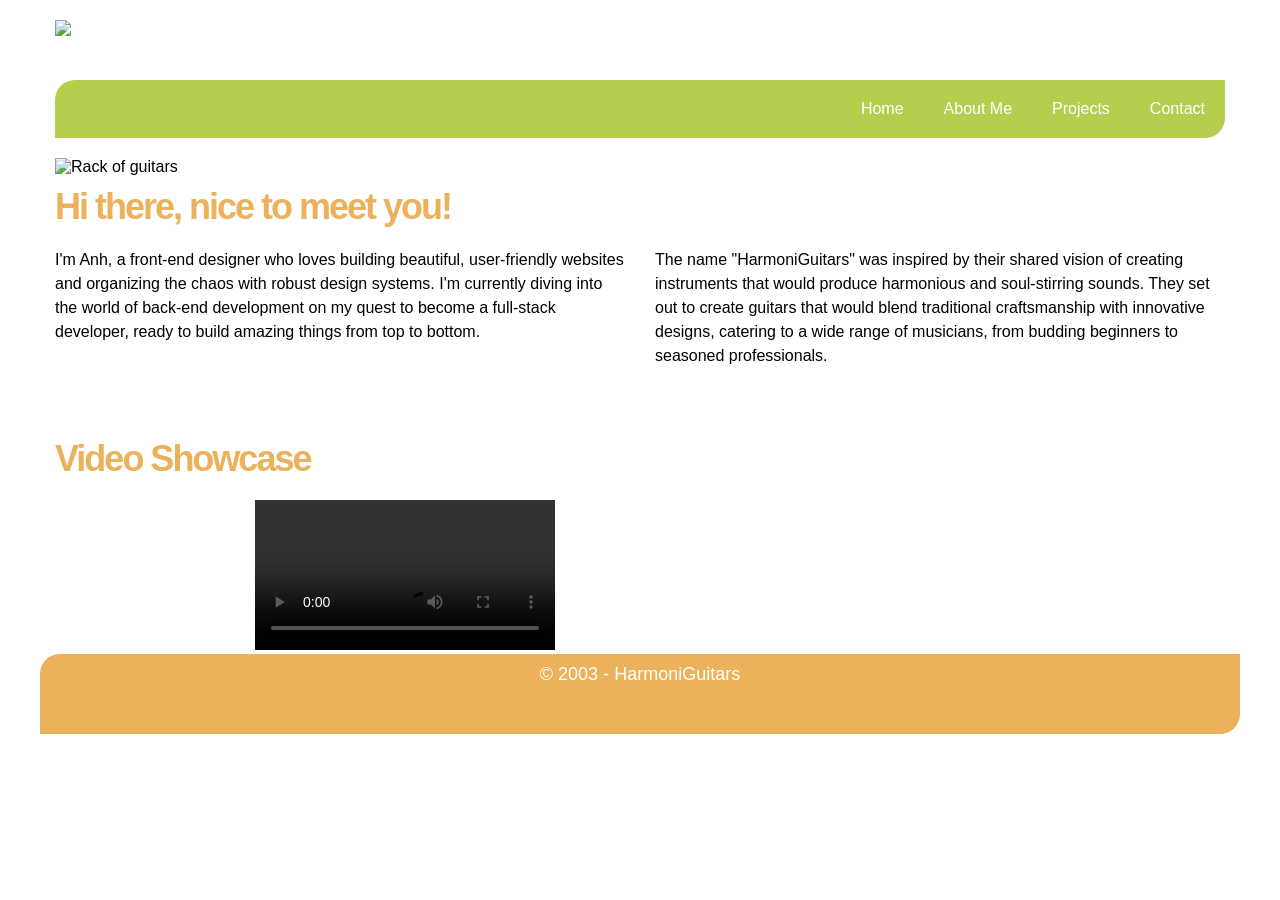
==== index.html @ 64a0ec4e "Merge pull request #11 from Alex4747-J/dev.pa.index_home Update index.html" ====
<!DOCTYPE html>
<html lang="en">
<head>
    <meta charset="UTF-8">
    <meta name="viewport" content="initial-scale=1.0, width=device-width">
    <title>Alex Nguyen Portfolio</title>
    <link href="css/grid.css" rel="stylesheet">
    <link href="css/main.css" rel="stylesheet">
    <link rel="stylesheet" href="https://cdn.plyr.io/3.8.3/plyr.css" />
</head>
<body>
    <h1 class="hidden">Welcome to Alex Nguyen Portfolio Site</h1>
    <header id="main-header" class="grid-con">
       <div class="col-span-4" id="logo-con">
        <img src="images/logo-color.svg" id="logo">
       </div>
       <nav class="col-span-full" id="main-nav">
            <ul>
                <li><a href="index.html">Home</a></li>
                <li><a href="aboutme.html">About Me</a></li>
                <li><a href="projects.html">Projects</a></li>
                <li><a href="contact.html">Contact</a></li>
            </ul>
        </nav>
    </header>
    <main>
        <div class="grid-con" id="about-us">
            <div id="hero-con" class="col-span-full">
                <img src="images/hero.jpg" alt="Rack of guitars">
            </div>
            <h2 class="col-span-full">Hi there, nice to meet you!</h2>
            <section class="col-span-4 m-col-span-6">
                <p>I'm Anh, a front-end designer who loves building beautiful, user-friendly websites and organizing the chaos with robust design systems. I'm currently diving into the world of back-end development on my quest to become a full-stack developer, ready to build amazing things from top to bottom.</p>
            </section>
            <section class="col-span-4 m-col-span-6">    
                <p>The name "HarmoniGuitars" was inspired by their shared vision of creating instruments that would produce harmonious and soul-stirring sounds. They set out to create guitars that would blend traditional craftsmanship with innovative designs, catering to a wide range of musicians, from budding beginners to seasoned professionals.</p>
            </section>
        </div>
        
        <!-- Video Player -->
         <section id="video-section">
        <div class="grid-con">
            <div class="col-span-4 m-col-span-12">
                <h2>Video Showcase</h2>
            </div>
            <div class="col-span-4 m-col-span-10 m-col-start-2 l-col-span-8 l-col-start-3">
                <video id="player" playsinline controls>
                    <source src="videos/demo.mp4" type="video/mp4" />
                </video>
            </div>
        </div>
    </section>


    </main>
    <footer class="grid-con">
        <p class="col-span-full">&copy; 2003 - HarmoniGuitars</p>
    </footer>
    
    <script src="js/main.js"></script>
</body>
</html>
---- css/grid.css ----
/* Tailwind and Bootstrap use px for media queries, with foundation using em
for this library we will stick with pixels */

/* ---General rules - scales images, videos to size of container--- */
img, embed, object, video, picture {
  max-width: 100%; 
}

/* ---Change the way the box model works, tells the browser to account for any border and padding in the values you specify for an element's width and height.--- */

html {
  box-sizing: border-box; 
}

*, *::before, *::after {
  box-sizing: inherit; 
}

/* ---Mini CSS reset--- */

body, p, h1, h2, h3, h4, h5 {
   margin: 0px; 
   padding: 0px;
}

/* ---Utility Classes--- */

.hidden {
   display: none;
}

.box {
   background-color: powderblue;
   color: rgb(27, 27, 27);
   border-radius: 5px;
   padding: 20px;
   text-align: center;
   margin-top: 10px;
   margin-bottom:10px;
 }

/* ---Mobile Library Grid Styles--- */

/* Note if you are using a grid size of 1920, you need to change the value of 1200px to 1920px on line 50 and 57 */

.full-width-grid-con {
   /* set this container as a grid, with 3 columns
   the other grid will sit in the middle column, this allows for overlapping content */
   display: grid; 
	grid-template-columns: 1fr minmax(0, 1200px) 1fr;  
}

 .grid-con { 
   display: grid;
   grid-template-columns: repeat(4, minmax(0, 1fr));
   grid-column-gap: 30px;
   max-width: 1200px;
   margin: 0 auto;
   padding-left: 15px;
   padding-right: 15px;
}

/* A keyword indicating that the property contributes nothing to the grid item's placement, indicating auto-placement, an automatic span, or a default span of 1. */
.col-auto {grid-column: auto;}
.col-span-1	{grid-column: span 1 / span 1;}
.col-span-2	{grid-column: span 2 / span 2;}
.col-span-3	{grid-column: span 3 / span 3;}
.col-span-4	{grid-column: span 4 / span 4;}
.col-span-full {grid-column: 1 / -1;}

.col-start-1	{grid-column-start: 1;}
.col-start-2	{grid-column-start: 2;}
.col-start-3	{grid-column-start: 3;}
.col-start-4	{grid-column-start: 4;}
.col-start-auto {grid-column-start: auto;}

.col-end-1	{grid-column-end: 1;}
.col-end-2	{grid-column-end: 2;}
.col-end-3	{grid-column-end: 3;}
.col-end-4	{grid-column-end: 4;}
.col-end-5	{grid-column-end: 5;}
.col-end-auto	{grid-column-end: auto;}

/* ---Tablet Library Grid Styles--- */

@media screen and (min-width: 768px) { 
   
   .grid-con { 
      display: grid; 
      grid-template-columns: repeat(12, minmax(0, 1fr));
      grid-column-gap: 20px;
      padding-left: 16px;
      padding-right: 16px;
   }

   .m-col-auto {grid-column: auto;}
   .m-col-span-1	{grid-column: span 1 / span 1;}
   .m-col-span-2	{grid-column: span 2 / span 2;}
   .m-col-span-3	{grid-column: span 3 / span 3;}
   .m-col-span-4	{grid-column: span 4 / span 4;}
   .m-col-span-5	{grid-column: span 5 / span 5;}
   .m-col-span-6	{grid-column: span 6 / span 6;}
   .m-col-span-7	{grid-column: span 7 / span 7;}
   .m-col-span-8	{grid-column: span 8 / span 8;}
   .m-col-span-9	{grid-column: span 9 / span 9;}
   .m-col-span-10 {grid-column: span 10 / span 10;}
   .m-col-span-11 {grid-column: span 11 / span 11;}
   .m-col-span-12 {grid-column: span 12 / span 12;}
   .m-col-span-full {grid-column: 1 / -1;}

   .m-col-start-1	{grid-column-start: 1;}
   .m-col-start-2	{grid-column-start: 2;}
   .m-col-start-3	{grid-column-start: 3;}
   .m-col-start-4	{grid-column-start: 4;}
   .m-col-start-5	{grid-column-start: 5;}
   .m-col-start-6	{grid-column-start: 6;}
   .m-col-start-7	{grid-column-start: 7;}
   .m-col-start-8	{grid-column-start: 8;}
   .m-col-start-9	{grid-column-start: 9;}
   .m-col-start-10	{grid-column-start: 10;}
   .m-col-start-11	{grid-column-start: 11;}
   .m-col-start-12	{grid-column-start: 12;}
   .m-col-start-13	{grid-column-start: 13;}
   .m-col-start-auto {grid-column-start: auto;}

   .m-col-end-1	{grid-column-end: 1;}
   .m-col-end-2	{grid-column-end: 2;}
   .m-col-end-3	{grid-column-end: 3;}
   .m-col-end-4	{grid-column-end: 4;}
   .m-col-end-5	{grid-column-end: 5;}
   .m-col-end-6	{grid-column-end: 6;}
   .m-col-end-7	{grid-column-end: 7;}
   .m-col-end-8	{grid-column-end: 8;}
   .m-col-end-9	{grid-column-end: 9;}
   .m-col-end-10	{grid-column-end: 10;}
   .m-col-end-11	{grid-column-end: 11;}
   .m-col-end-12	{grid-column-end: 12;}
   .m-col-end-13	{grid-column-end: 13;}
   .m-col-end-auto	{grid-column-end: auto;}

}

/* ---Desktop Library Grid Styles--- */

@media screen and (min-width: 1200px) { 

   .grid-con { 
      display: grid; 
      grid-template-columns: repeat(12, minmax(0, 1fr));
      grid-column-gap: 30px;
      padding-left: 15px;
      padding-right: 15px;
   }

   .l-col-auto {grid-column: auto;}
   .l-col-span-1	{grid-column: span 1 / span 1;}
   .l-col-span-2	{grid-column: span 2 / span 2;}
   .l-col-span-3	{grid-column: span 3 / span 3;}
   .l-col-span-4	{grid-column: span 4 / span 4;}
   .l-col-span-5	{grid-column: span 5 / span 5;}
   .l-col-span-6	{grid-column: span 6 / span 6;}
   .l-col-span-7	{grid-column: span 7 / span 7;}
   .l-col-span-8	{grid-column: span 8 / span 8;}
   .l-col-span-9	{grid-column: span 9 / span 9;}
   .l-col-span-10 {grid-column: span 10 / span 10;}
   .l-col-span-11 {grid-column: span 11 / span 11;}
   .l-col-span-12 {grid-column: span 12 / span 12;}
   .l-col-span-full {grid-column: 1 / -1;}

   .l-col-start-1	{grid-column-start: 1;}
   .l-col-start-2	{grid-column-start: 2;}
   .l-col-start-3	{grid-column-start: 3;}
   .l-col-start-4	{grid-column-start: 4;}
   .l-col-start-5	{grid-column-start: 5;}
   .l-col-start-6	{grid-column-start: 6;}
   .l-col-start-7	{grid-column-start: 7;}
   .l-col-start-8	{grid-column-start: 8;}
   .l-col-start-9	{grid-column-start: 9;}
   .l-col-start-10	{grid-column-start: 10;}
   .l-col-start-11	{grid-column-start: 11;}
   .l-col-start-12	{grid-column-start: 12;}
   .l-col-start-13	{grid-column-start: 13;}
   .l-col-start-auto {grid-column-start: auto;}

   .l-col-end-1	{grid-column-end: 1;}
   .l-col-end-2	{grid-column-end: 2;}
   .l-col-end-3	{grid-column-end: 3;}
   .l-col-end-4	{grid-column-end: 4;}
   .l-col-end-5	{grid-column-end: 5;}
   .l-col-end-6	{grid-column-end: 6;}
   .l-col-end-7	{grid-column-end: 7;}
   .l-col-end-8	{grid-column-end: 8;}
   .l-col-end-9	{grid-column-end: 9;}
   .l-col-end-10	{grid-column-end: 10;}
   .l-col-end-11	{grid-column-end: 11;}
   .l-col-end-12	{grid-column-end: 12;}
   .l-col-end-13	{grid-column-end: 13;}
   .l-col-end-auto	{grid-column-end: auto;}
}

/* ---X-Large Desktop Library Grid Styles--- */

@media screen and (min-width: 1920px) { 

   .grid-con { 
      display: grid; 
      grid-template-columns: repeat(12, minmax(0, 1fr));
      grid-column-gap: 34px;
      padding-left: 17px;
      padding-right: 17px;
   }

   .xl-col-auto {grid-column: auto;}
   .xl-col-span-1	{grid-column: span 1 / span 1;}
   .xl-col-span-2	{grid-column: span 2 / span 2;}
   .xl-col-span-3	{grid-column: span 3 / span 3;}
   .xl-col-span-4	{grid-column: span 4 / span 4;}
   .xl-col-span-5	{grid-column: span 5 / span 5;}
   .xl-col-span-6	{grid-column: span 6 / span 6;}
   .xl-col-span-7	{grid-column: span 7 / span 7;}
   .xl-col-span-8	{grid-column: span 8 / span 8;}
   .xl-col-span-9	{grid-column: span 9 / span 9;}
   .xl-col-span-10 {grid-column: span 10 / span 10;}
   .xl-col-span-11 {grid-column: span 11 / span 11;}
   .xl-col-span-12 {grid-column: span 12 / span 12;}
   .xl-col-span-full {grid-column: 1 / -1;}

   .xl-col-start-1	{grid-column-start: 1;}
   .xl-col-start-2	{grid-column-start: 2;}
   .xl-col-start-3	{grid-column-start: 3;}
   .xl-col-start-4	{grid-column-start: 4;}
   .xl-col-start-5	{grid-column-start: 5;}
   .xl-col-start-6	{grid-column-start: 6;}
   .xl-col-start-7	{grid-column-start: 7;}
   .xl-col-start-8	{grid-column-start: 8;}
   .xl-col-start-9	{grid-column-start: 9;}
   .xl-col-start-10	{grid-column-start: 10;}
   .xl-col-start-11	{grid-column-start: 11;}
   .xl-col-start-12	{grid-column-start: 12;}
   .xl-col-start-13	{grid-column-start: 13;}
   .xl-col-start-auto {grid-column-start: auto;}

   .xl-col-end-1	{grid-column-end: 1;}
   .xl-col-end-2	{grid-column-end: 2;}
   .xl-col-end-3	{grid-column-end: 3;}
   .xl-col-end-4	{grid-column-end: 4;}
   .xl-col-end-5	{grid-column-end: 5;}
   .xl-col-end-6	{grid-column-end: 6;}
   .xl-col-end-7	{grid-column-end: 7;}
   .xl-col-end-8	{grid-column-end: 8;}
   .xl-col-end-9	{grid-column-end: 9;}
   .xl-col-end-10	{grid-column-end: 10;}
   .xl-col-end-11	{grid-column-end: 11;}
   .xl-col-end-12	{grid-column-end: 12;}
   .xl-col-end-13	{grid-column-end: 13;}
   .xl-col-end-auto	{grid-column-end: auto;}
}
---- css/main.css ----
@font-face{font-family:"keraregular";src:url("../fonts/DVN-Kera-qwxhm3.ttf-") format("ttf");font-weight:normal;font-style:normal}body{font-family:helvetica,arial,sans-serif}h1,h2,h3{font-family:"keraregular",helvetica,arial}h2{font-size:36px;color:#ebb15b;margin-top:10px;margin-bottom:20px;letter-spacing:-2px}p{line-height:24px;margin-bottom:20px}#main-header{background-color:#fff;margin-bottom:20px}#main-header #logo-con{display:flex;justify-content:center;align-items:center}#main-header #logo{margin-top:20px;max-width:300px}#main-header #main-nav{margin-top:40px;background-color:#b6ce4d;border-radius:20px 0 20px 0}#main-header #main-nav ul{list-style:none;display:flex;justify-content:center;padding:0;margin:20px 0 20px 0}#main-header #main-nav ul li{margin:0 20px 0 20px}#main-header #main-nav a{color:#fff;text-decoration:none}#main-header #main-nav a:hover{color:#666}@media screen and (min-width: 768px){#main-header #main-nav ul{justify-content:flex-end}#main-header #logo-con{display:block}}.card{padding:40px;box-shadow:1px 1px 5px rgba(0,0,0,.3);transition:all .5s ease-in-out;margin-left:20px;margin-right:20px;margin-bottom:40px}.card:hover{transform:scale(1.05)}@media screen and (min-width: 768px){.card{margin:0 0 40px 0;padding:20px}}footer{background-color:#ebb15b;color:#fff;height:80px;padding:20px;text-align:center;border-radius:20px 0 20px 0}footer p{font-size:18px;margin:0;line-height:0}#about-us{margin-bottom:40px}/*# sourceMappingURL=main.css.map */
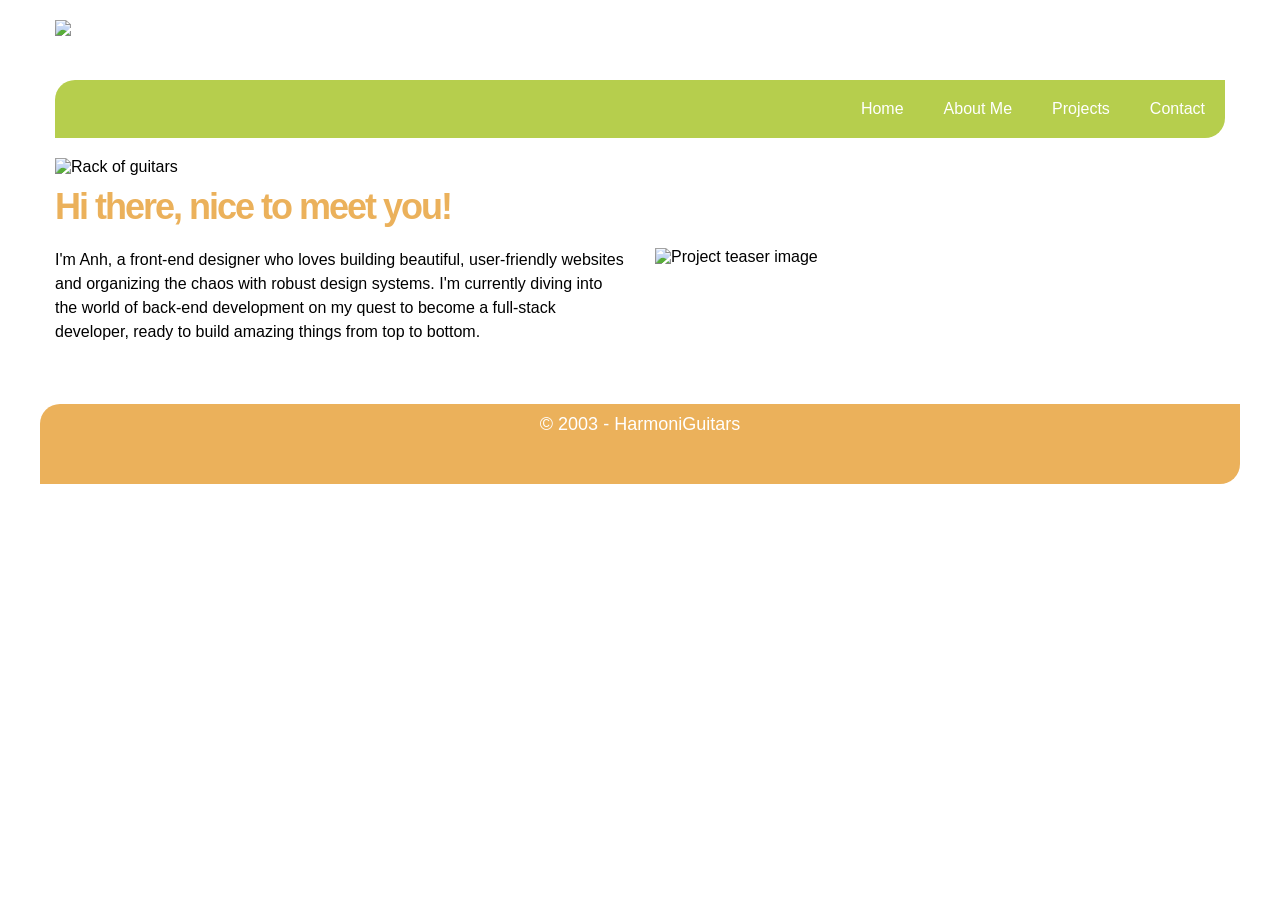
==== commit 56314dad: "Update index.html" ====
--- a/index.html
+++ b/index.html
@@ -2,11 +2,13 @@
 <html lang="en">
 <head>
     <meta charset="UTF-8">
+    <!-- in mobile set initial zoom level of page to 100%, set site size to equal device width not a larger canvas that is shrunk down-->
     <meta name="viewport" content="initial-scale=1.0, width=device-width">
     <title>Alex Nguyen Portfolio</title>
+    <!-- Link to reset or normalize before main.css
+    only choose one -->
     <link href="css/grid.css" rel="stylesheet">
     <link href="css/main.css" rel="stylesheet">
-    <link rel="stylesheet" href="https://cdn.plyr.io/3.8.3/plyr.css" />
 </head>
 <body>
     <h1 class="hidden">Welcome to Alex Nguyen Portfolio Site</h1>
@@ -33,25 +35,10 @@
                 <p>I'm Anh, a front-end designer who loves building beautiful, user-friendly websites and organizing the chaos with robust design systems. I'm currently diving into the world of back-end development on my quest to become a full-stack developer, ready to build amazing things from top to bottom.</p>
             </section>
             <section class="col-span-4 m-col-span-6">    
-                <p>The name "HarmoniGuitars" was inspired by their shared vision of creating instruments that would produce harmonious and soul-stirring sounds. They set out to create guitars that would blend traditional craftsmanship with innovative designs, catering to a wide range of musicians, from budding beginners to seasoned professionals.</p>
+                <img src="https://via.placeholder.com/400x300?text=Hero+Teaser+picture" alt="Project teaser image">
             </section>
         </div>
         
-        <!-- Video Player -->
-         <section id="video-section">
-        <div class="grid-con">
-            <div class="col-span-4 m-col-span-12">
-                <h2>Video Showcase</h2>
-            </div>
-            <div class="col-span-4 m-col-span-10 m-col-start-2 l-col-span-8 l-col-start-3">
-                <video id="player" playsinline controls>
-                    <source src="videos/demo.mp4" type="video/mp4" />
-                </video>
-            </div>
-        </div>
-    </section>
-
-
     </main>
     <footer class="grid-con">
         <p class="col-span-full">&copy; 2003 - HarmoniGuitars</p>
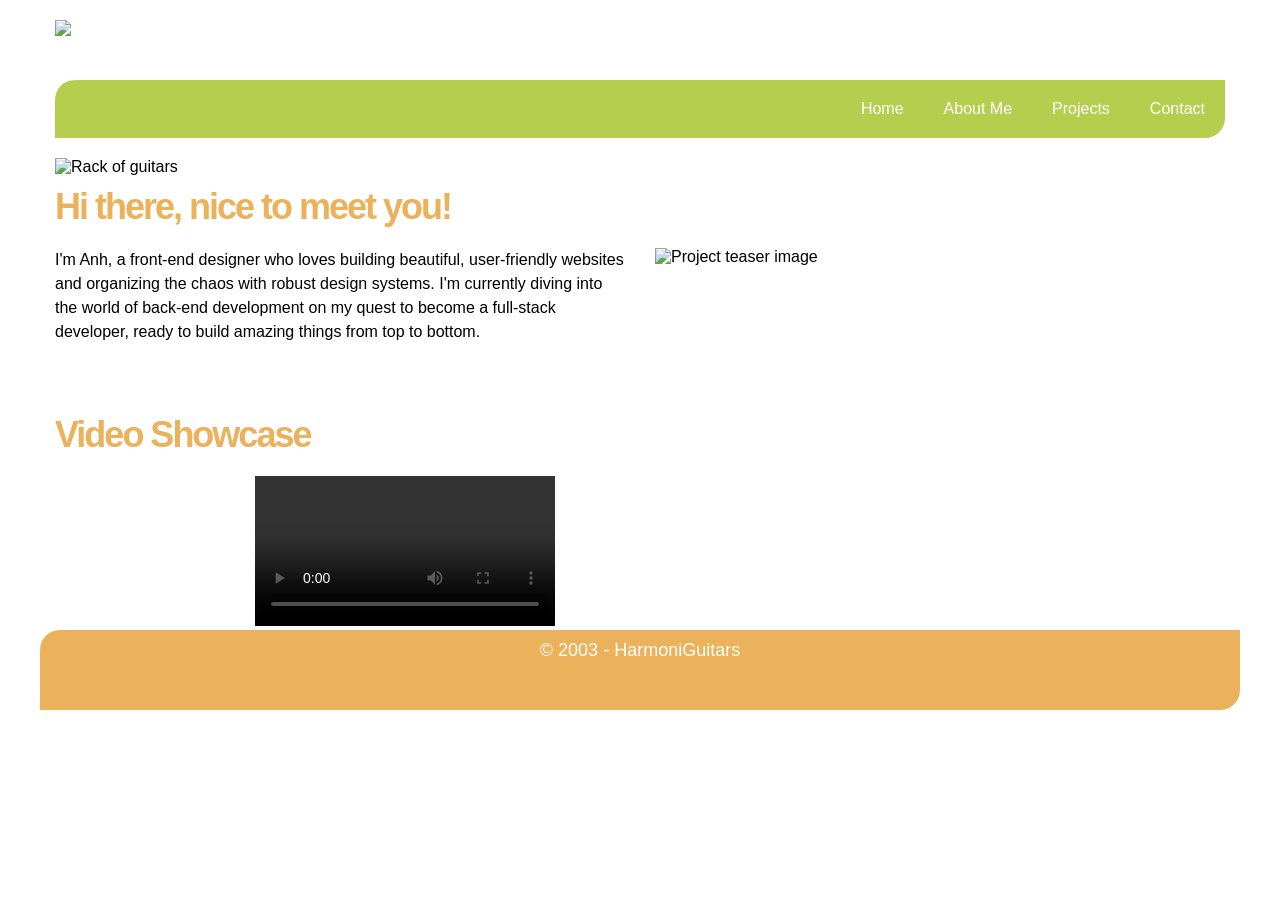
==== commit cd987372: "Merge pull request #12 from Alex4747-J/dev.pa.index_home Update index.html" ====
--- a/index.html
+++ b/index.html
@@ -2,13 +2,11 @@
 <html lang="en">
 <head>
     <meta charset="UTF-8">
-    <!-- in mobile set initial zoom level of page to 100%, set site size to equal device width not a larger canvas that is shrunk down-->
     <meta name="viewport" content="initial-scale=1.0, width=device-width">
     <title>Alex Nguyen Portfolio</title>
-    <!-- Link to reset or normalize before main.css
-    only choose one -->
     <link href="css/grid.css" rel="stylesheet">
     <link href="css/main.css" rel="stylesheet">
+    <link rel="stylesheet" href="https://cdn.plyr.io/3.8.3/plyr.css" />
 </head>
 <body>
     <h1 class="hidden">Welcome to Alex Nguyen Portfolio Site</h1>
@@ -39,6 +37,21 @@
             </section>
         </div>
         
+        <!-- Video Player -->
+         <section id="video-section">
+        <div class="grid-con">
+            <div class="col-span-4 m-col-span-12">
+                <h2>Video Showcase</h2>
+            </div>
+            <div class="col-span-4 m-col-span-10 m-col-start-2 l-col-span-8 l-col-start-3">
+                <video id="player" playsinline controls>
+                    <source src="videos/demo.mp4" type="video/mp4" />
+                </video>
+            </div>
+        </div>
+    </section>
+
+
     </main>
     <footer class="grid-con">
         <p class="col-span-full">&copy; 2003 - HarmoniGuitars</p>
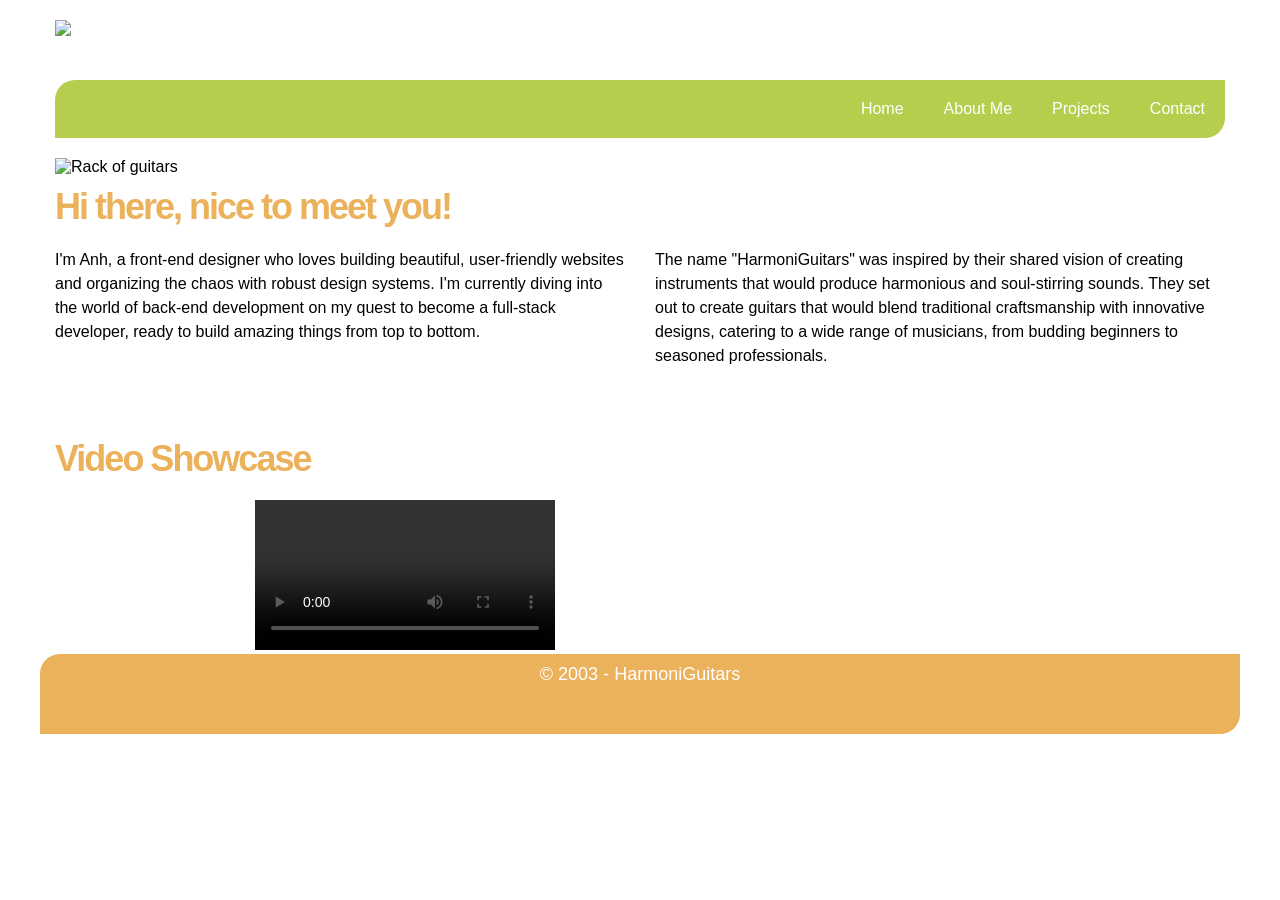
==== commit e412b5d8: "Update index.html" ====
--- a/index.html
+++ b/index.html
@@ -33,7 +33,7 @@
                 <p>I'm Anh, a front-end designer who loves building beautiful, user-friendly websites and organizing the chaos with robust design systems. I'm currently diving into the world of back-end development on my quest to become a full-stack developer, ready to build amazing things from top to bottom.</p>
             </section>
             <section class="col-span-4 m-col-span-6">    
-                <img src="https://via.placeholder.com/400x300?text=Hero+Teaser+picture" alt="Project teaser image">
+                <p>The name "HarmoniGuitars" was inspired by their shared vision of creating instruments that would produce harmonious and soul-stirring sounds. They set out to create guitars that would blend traditional craftsmanship with innovative designs, catering to a wide range of musicians, from budding beginners to seasoned professionals.</p>
             </section>
         </div>
         
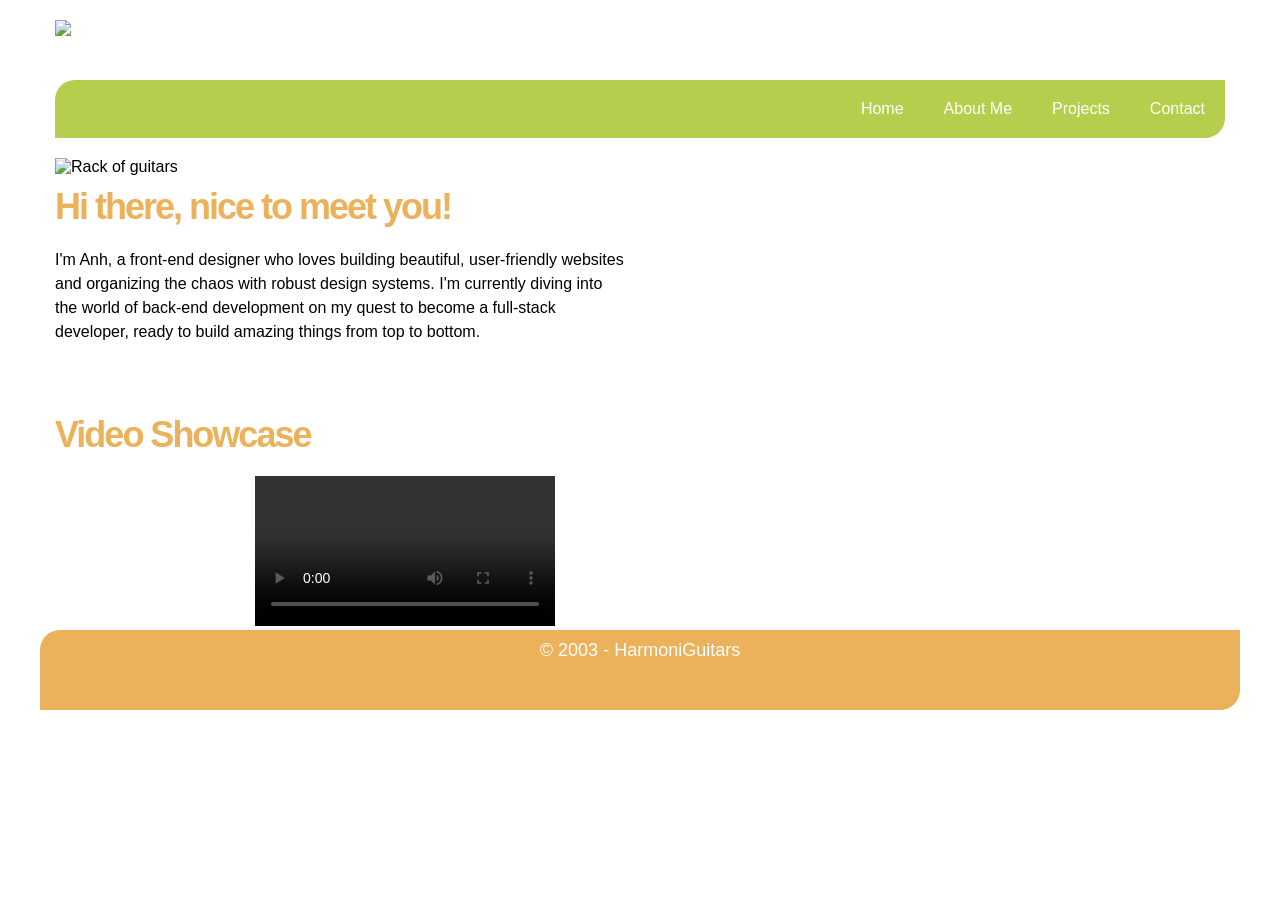
==== commit 277b9569: "Update index.html" ====
--- a/index.html
+++ b/index.html
@@ -32,9 +32,6 @@
             <section class="col-span-4 m-col-span-6">
                 <p>I'm Anh, a front-end designer who loves building beautiful, user-friendly websites and organizing the chaos with robust design systems. I'm currently diving into the world of back-end development on my quest to become a full-stack developer, ready to build amazing things from top to bottom.</p>
             </section>
-            <section class="col-span-4 m-col-span-6">    
-                <p>The name "HarmoniGuitars" was inspired by their shared vision of creating instruments that would produce harmonious and soul-stirring sounds. They set out to create guitars that would blend traditional craftsmanship with innovative designs, catering to a wide range of musicians, from budding beginners to seasoned professionals.</p>
-            </section>
         </div>
         
         <!-- Video Player -->
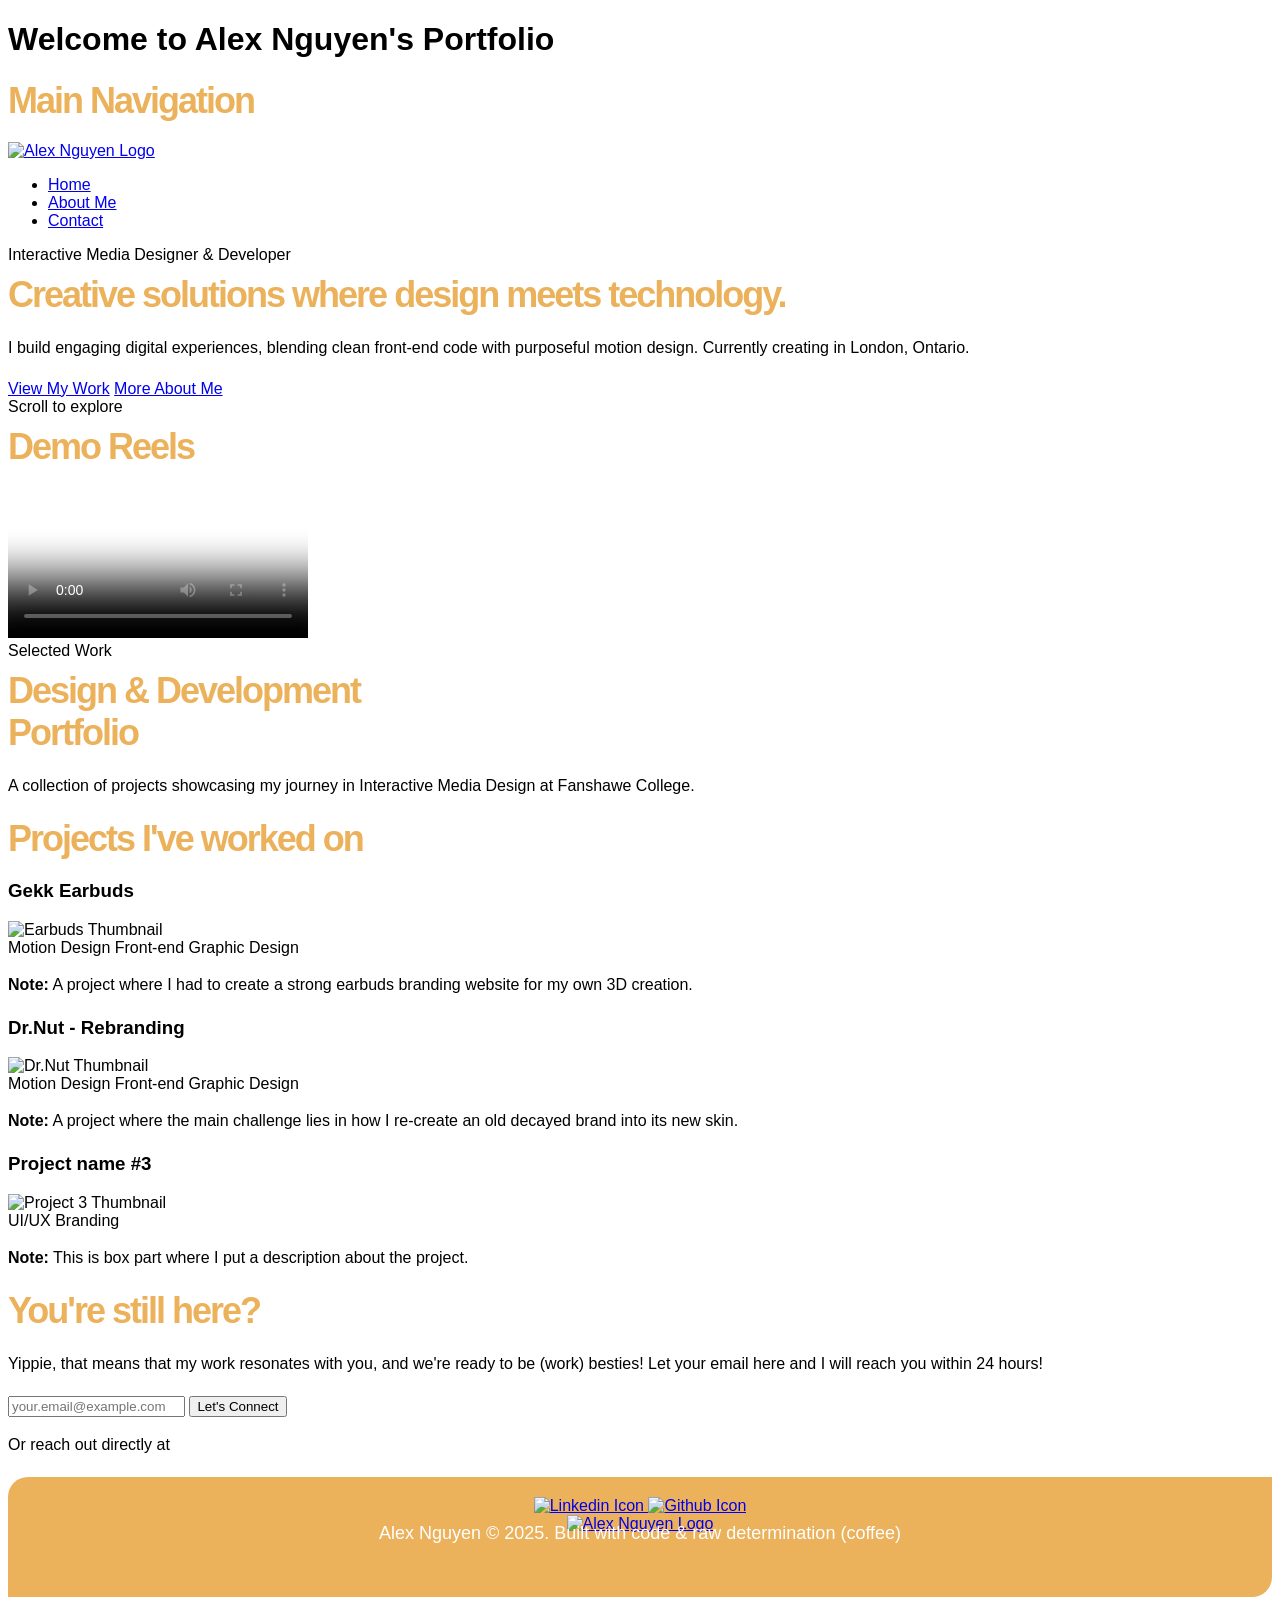
==== commit 84786f02: "Update index and delete projects I decided to put projects page and index html in the same page for " ====
--- a/index.html
+++ b/index.html
@@ -2,58 +2,176 @@
 <html lang="en">
 <head>
     <meta charset="UTF-8">
-    <meta name="viewport" content="initial-scale=1.0, width=device-width">
-    <title>Alex Nguyen Portfolio</title>
-    <link href="css/grid.css" rel="stylesheet">
-    <link href="css/main.css" rel="stylesheet">
+    <meta name="viewport" content="width=device-width, initial-scale=1.0">
+    <title>Home Page | Alex Nguyen</title>
+    <link href="https://fonts.googleapis.com/css2?family=Poppins:wght@300;400;600;700&display=swap" rel="stylesheet">
+    <link href="https://fonts.googleapis.com/css2?family=Russo+One&display=swap" rel="stylesheet">
     <link rel="stylesheet" href="https://cdn.plyr.io/3.8.3/plyr.css" />
+    <link rel="stylesheet" href="css/main.css">
 </head>
 <body>
-    <h1 class="hidden">Welcome to Alex Nguyen Portfolio Site</h1>
-    <header id="main-header" class="grid-con">
-       <div class="col-span-4" id="logo-con">
-        <img src="images/logo-color.svg" id="logo">
-       </div>
-       <nav class="col-span-full" id="main-nav">
-            <ul>
-                <li><a href="index.html">Home</a></li>
-                <li><a href="aboutme.html">About Me</a></li>
-                <li><a href="projects.html">Projects</a></li>
-                <li><a href="contact.html">Contact</a></li>
-            </ul>
+    <h1 class="hidden">Welcome to Alex Nguyen's Portfolio</h1>
+    <header>
+    <nav class="navbar">
+            <h2 class="hidden">Main Navigation</h2>
+            <div class="container nav-container">
+                <a href="index.html" class="logo"><img src="images/Logo.svg" alt="Alex Nguyen Logo"></a>
+                <ul class="nav-links">
+                    <li><a href="index.html" class="active">Home</a></li>
+                    <li><a href="about.html">About Me</a></li>
+                    <li><a href="contact.php" class="btn-nav">Contact</a></li>
+                </ul>
+                <div class="hamburger">
+                    <span class="bar"></span>
+                    <span class="bar"></span>
+                    <span class="bar"></span>
+                </div>
+            </div>
         </nav>
-    </header>
-    <main>
-        <div class="grid-con" id="about-us">
-            <div id="hero-con" class="col-span-full">
-                <img src="images/hero.jpg" alt="Rack of guitars">
+    <div id="home" class="hero-section">
+        <div class="container hero-grid">
+            <div class="hero-content">
+                 <span class="intro-tag">Interactive Media Designer & Developer</span>
+                <h2>Creative solutions where <span class="highlight-green">design</span> meets <span class="highlight-gold">technology</span>.</h2>
+                <p>I build engaging digital experiences, blending clean front-end code with purposeful motion design. Currently creating in London, Ontario.</p>
+                
+                <div class="cta-group">
+                    <a href="#projects" class="btn btn-primary">View My Work</a>
+                    <a href="about.html" class="btn btn-secondary">More About Me</a>
+                </div>
             </div>
-            <h2 class="col-span-full">Hi there, nice to meet you!</h2>
-            <section class="col-span-4 m-col-span-6">
-                <p>I'm Anh, a front-end designer who loves building beautiful, user-friendly websites and organizing the chaos with robust design systems. I'm currently diving into the world of back-end development on my quest to become a full-stack developer, ready to build amazing things from top to bottom.</p>
-            </section>
+            
+            <div class="hero-visual">
+                <div class="abstract-shape shape-green"></div>
+                <div class="abstract-shape shape-gold"></div>
+            </div>
         </div>
         
-        <!-- Video Player -->
-         <section id="video-section">
-        <div class="grid-con">
-            <div class="col-span-4 m-col-span-12">
-                <h2>Video Showcase</h2>
+        <div class="scroll-indicator">
+            <span>Scroll to explore</span>
+             <div class="mouse"></div>
+        </div>
+    </div>
+    </header>
+
+    <main>
+    <section id="player-container">
+        <h2><span class="highlight-green">Demo</span> Reels</h2>
+        <video controls preload="metadata" poster="images/DemoReels_Poster.png">
+            <source src="video/DemoReels.mp4" type="video/mp4">
+            <source src="video/DemoReels.webm" type="video/webm">
+            <p>You are using an older browser that does not support HTML5 Video. Please update your browser.</p>
+        </video>
+    </section>
+
+    <!-- Projects Section -->
+    <div id="projects" class="page-header">
+        <div class="container">
+            <span class="intro-tag">Selected Work</span>
+            <h2>Design & Development <br><span class="highlight-green">Portfolio</span></h2>
+            <p class="header-desc">A collection of projects showcasing my journey in Interactive Media Design at Fanshawe College.</p>
+        </div>
+    </div>
+
+    <!-- Projects I've worked on -->
+    <section class="work-section">
+        <div class="container">
+            <h2 class="section-title animate-fade-up">Projects I've worked on</h2>
+            
+            <!-- Project 1 -->
+            <div class="project-showcase animate-fade-up">
+                <h3 class="project-name">Gekk Earbuds</h3>
+                <div class="project-image">
+                    <img src="https://placehold.co/800x450/B6CE4D/ffffff?text=Project+1+Thumbnail" alt="Earbuds Thumbnail">
+                </div>
+                <div class="project-tags">
+                    <span class="tag">Motion Design</span>
+                    <span class="tag">Front-end</span>
+                    <span class="tag">Graphic Design</span>
+                </div>
+                <p class="project-description">
+                    <strong>Note:</strong> A project where I had to create a strong earbuds branding website for my own 3D creation.
+                </p>
             </div>
-            <div class="col-span-4 m-col-span-10 m-col-start-2 l-col-span-8 l-col-start-3">
-                <video id="player" playsinline controls>
-                    <source src="videos/demo.mp4" type="video/mp4" />
-                </video>
+
+            <!-- Project 2 -->
+            <div class="project-showcase animate-fade-up">
+                <h3 class="project-name">Dr.Nut - Rebranding</h3>
+                <div class="project-image">
+                    <img src="https://placehold.co/800x450/ebb15b/ffffff?text=Project+2+Thumbnail" alt="Dr.Nut Thumbnail">
+                </div>
+                <div class="project-tags">
+                    <span class="tag">Motion Design</span>
+                    <span class="tag">Front-end</span>
+                    <span class="tag">Graphic Design</span>
+                </div>
+                <p class="project-description">
+                    <strong>Note:</strong> A project where the main challenge lies in how I re-create an old decayed brand into its new skin.
+                </p>
+            </div>
+
+            <!-- Project 3 -->
+            <div class="project-showcase animate-fade-up">
+                <h3 class="project-name">Project name #3</h3>
+                <div class="project-image">
+                    <img src="https://placehold.co/800x450/2D2D2D/ffffff?text=Project+3+Thumbnail" alt="Project 3 Thumbnail">
+                </div>
+                <div class="project-tags">
+                    <span class="tag">UI/UX</span>
+                    <span class="tag">Branding</span>
+                </div>
+                <p class="project-description">
+                    <strong>Note:</strong> This is box part where I put a description about the project.
+                </p>
+            </div>
+
+        </div>
+    </section>
+    
+    <!-- CTA Form Section -->
+    <section class="cta-form-section animate-fade-up">
+        <div class="container">
+            <div class="cta-content">
+                <h2>You're still here?</h2>
+                <p>Yippie, that means that my work resonates with you, and we're ready to be (work) besties! Let your email here and I will reach you within 24 hours!</p>
+                <form class="cta-form">
+                    <input type="email" placeholder="your.email@example.com" required>
+                    <button type="submit" class="btn-cta">Let's Connect</button>
+                </form>
+                <p class="cta-note">Or reach out directly at <a href="contact.php" style="color: white; font-weight: 600;">contact page</a></p>
             </div>
         </div>
     </section>
+    </main>
 
+     <footer class="footer">
+        <div class="container footer-layout">
+            <div class="footer-social">
+                <a href="https://www.linkedin.com/in/anh-nguyen-53280b266/" target="_blank" class="social-icon" aria-label="LinkedIn">
+                    <img src="https://cdn.jsdelivr.net/gh/devicons/devicon@latest/icons/linkedin/linkedin-original.svg" alt="Linkedin Icon"/>
+                </a>
+                <a href="https://github.com/yourusername" target="_blank" class="social-icon" aria-label="GitHub">
+                    <img src="https://cdn.jsdelivr.net/gh/devicons/devicon@latest/icons/github/github-original.svg" alt="Github Icon">
+                </a>
+            </div>
+            <div class="footer-logo">
+                <a href="index.html"><img src="images/Logo.svg" alt="Alex Nguyen Logo"></a>
+            </div>
+        </div>
+        <div class="container">
+            <p class="copyright">Alex Nguyen © 2025. Built with code & raw determination (coffee)</p>
+        </div>
+    </footer>
 
-    </main>
-    <footer class="grid-con">
-        <p class="col-span-full">&copy; 2003 - HarmoniGuitars</p>
-    </footer>
+    <!-- GSAP Library -->
+    <script src="https://cdn.jsdelivr.net/npm/gsap@3.12.5/dist/gsap.min.js"></script>
+    <script src="https://cdn.jsdelivr.net/npm/gsap@3.12.5/dist/ScrollTrigger.min.js"></script>
+    <script src="https://cdn.jsdelivr.net/npm/gsap@3.12.5/dist/ScrollToPlugin.min.js"></script>
     
+    <!-- Plyr -->
+     <script src="https://cdn.plyr.io/3.8.3/plyr.js"></script>
+
+    <!-- Main JavaScript -->
     <script src="js/main.js"></script>
 </body>
 </html>
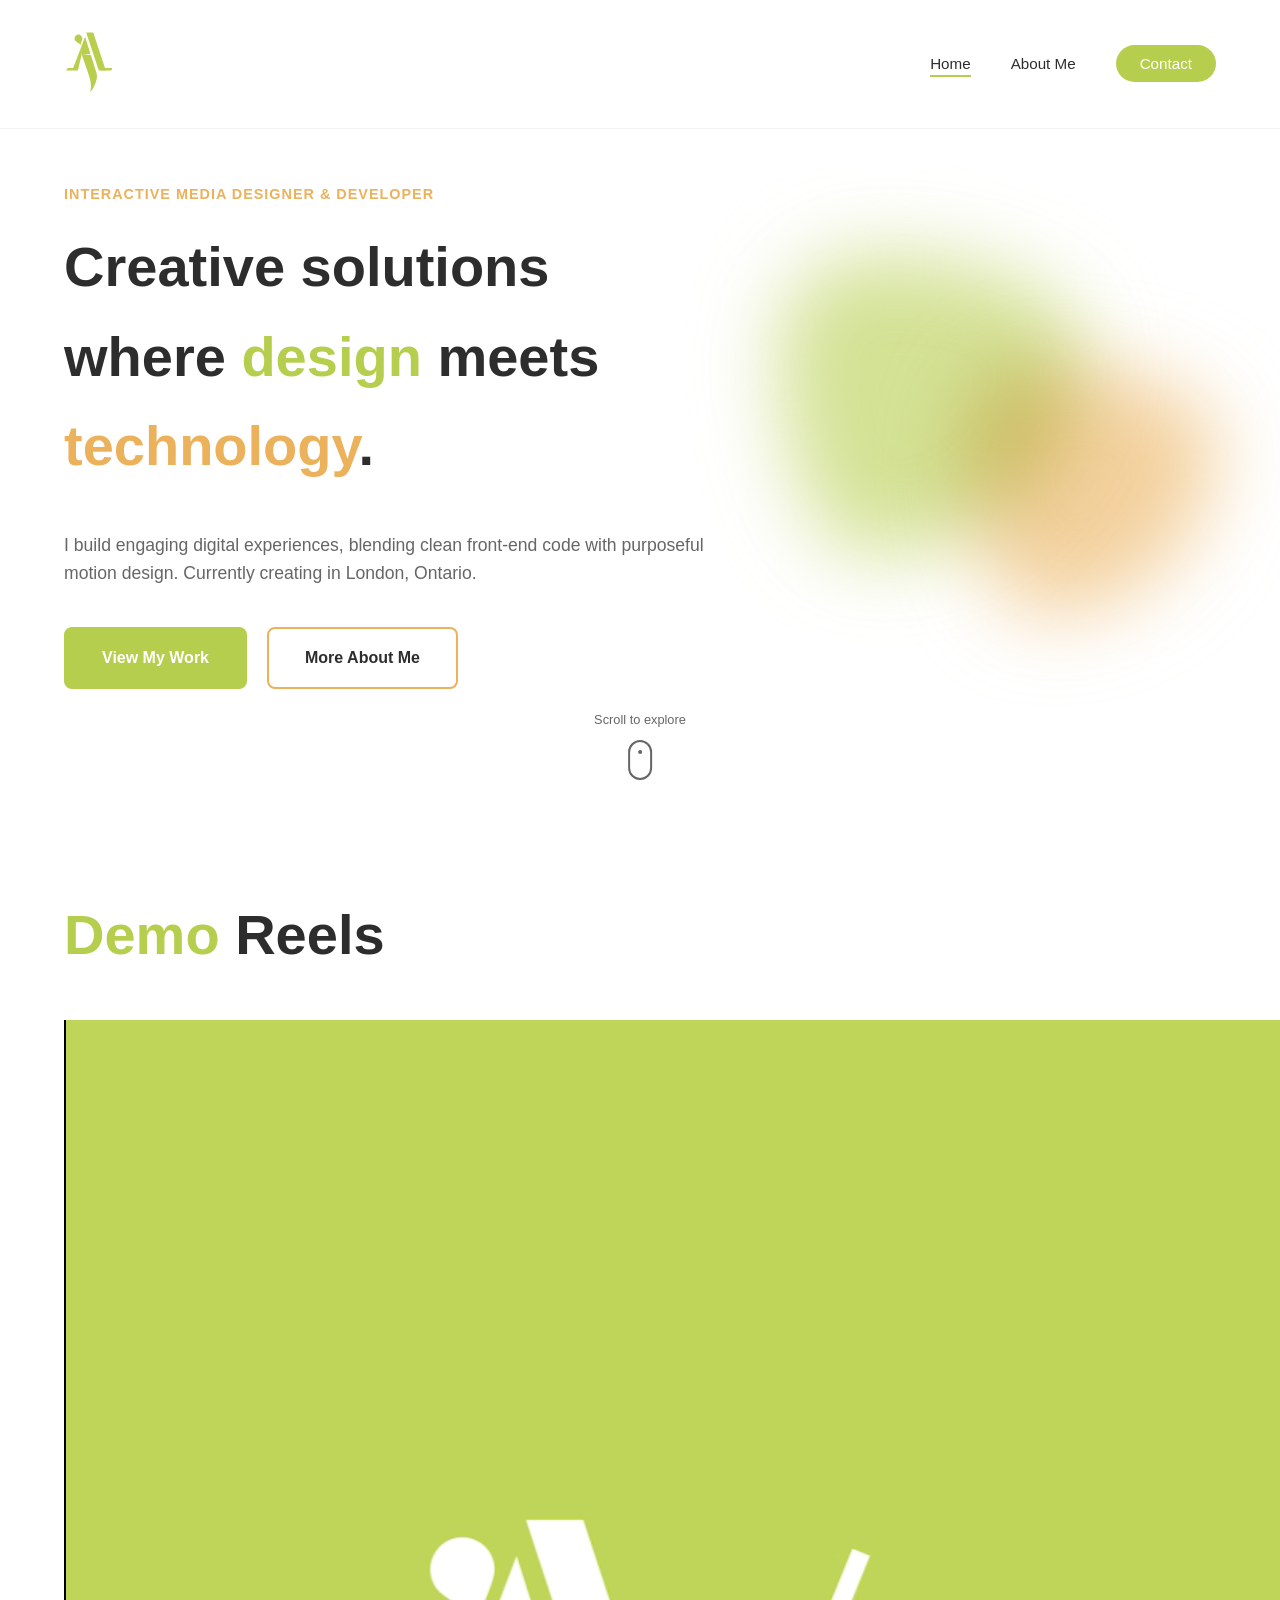
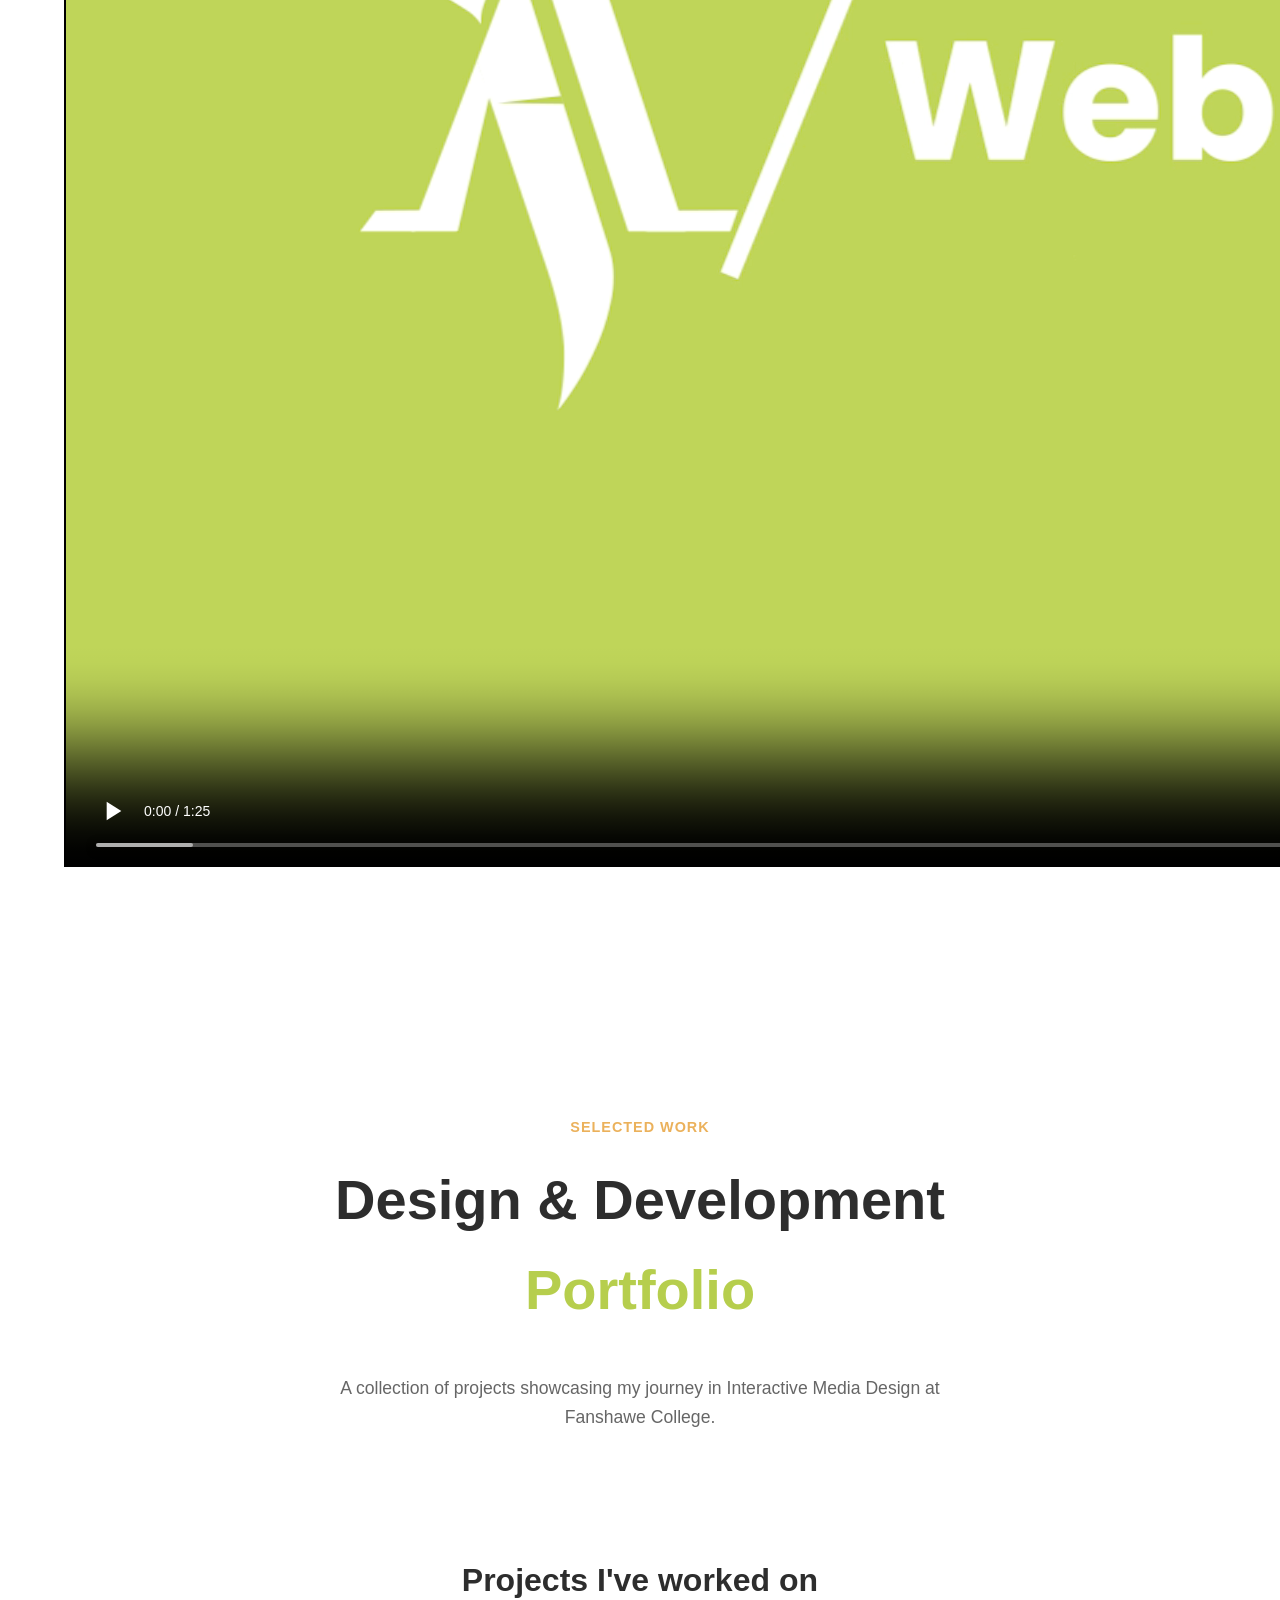
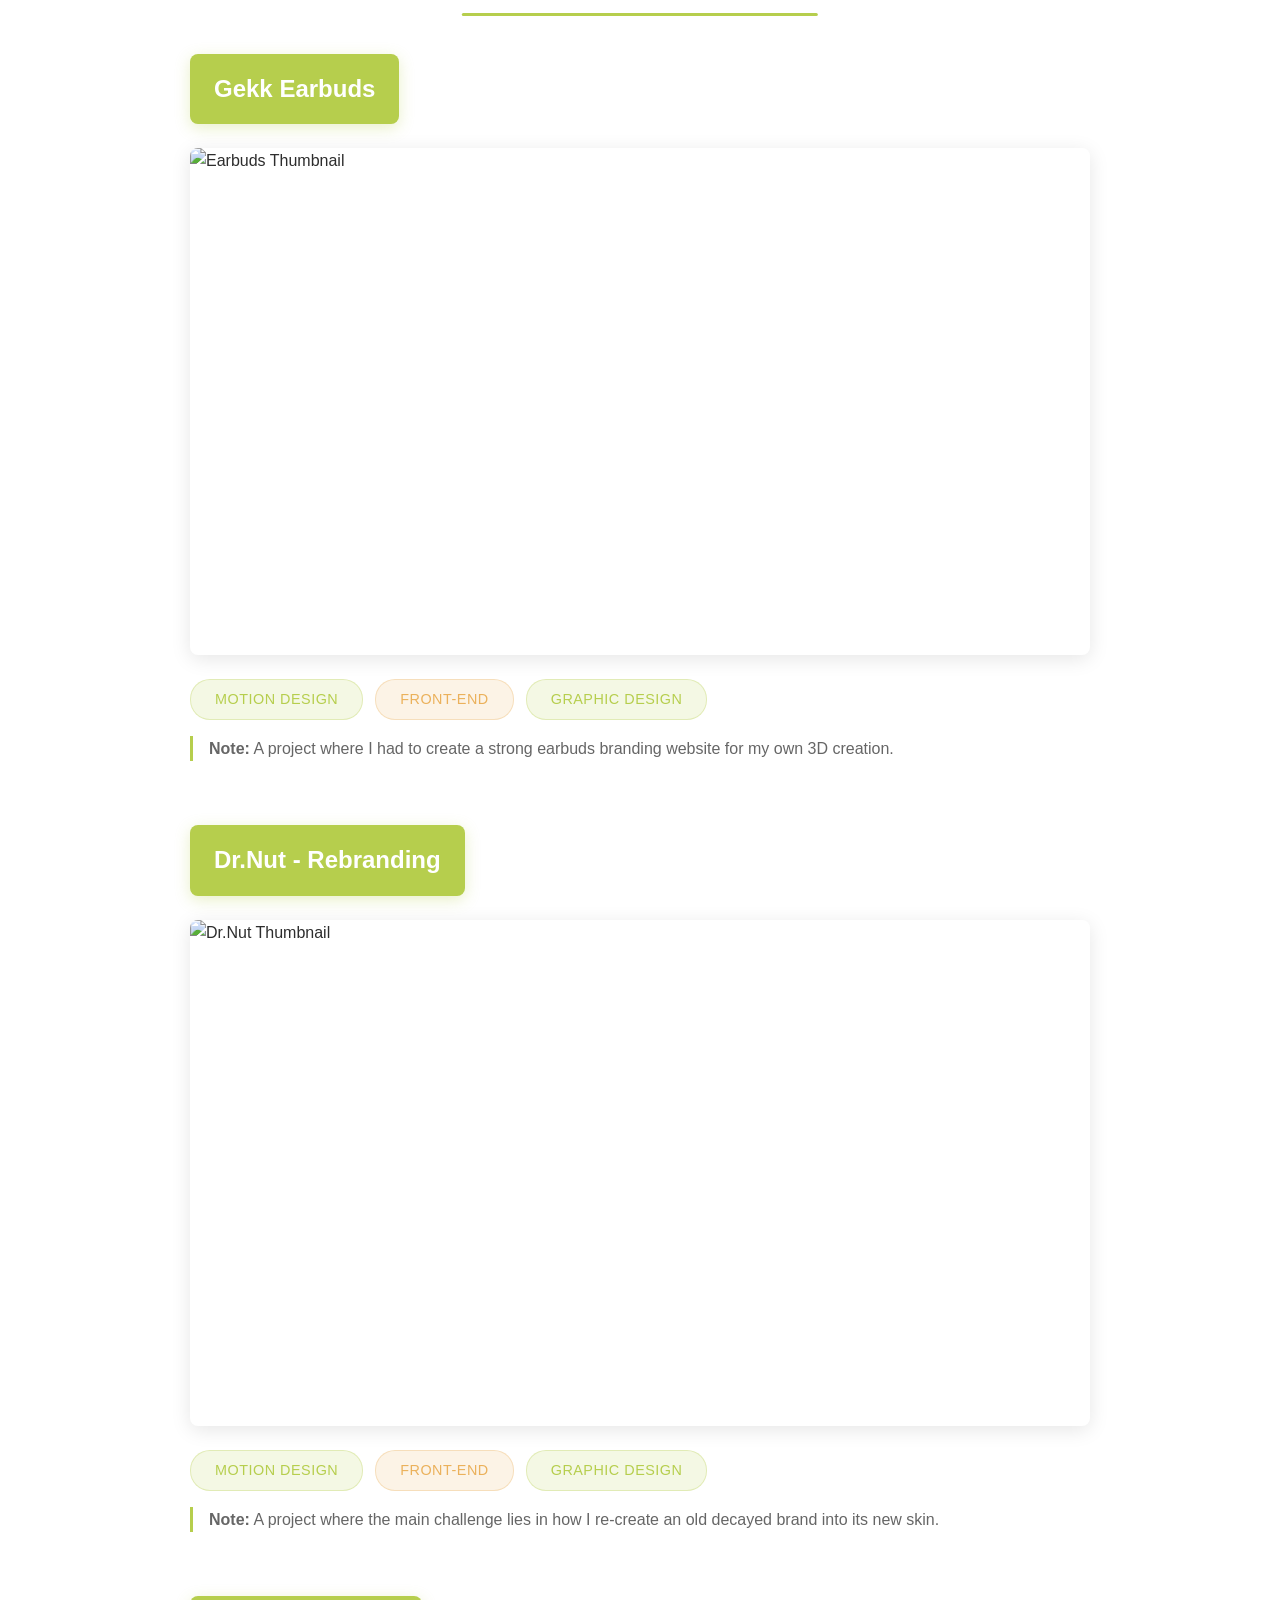
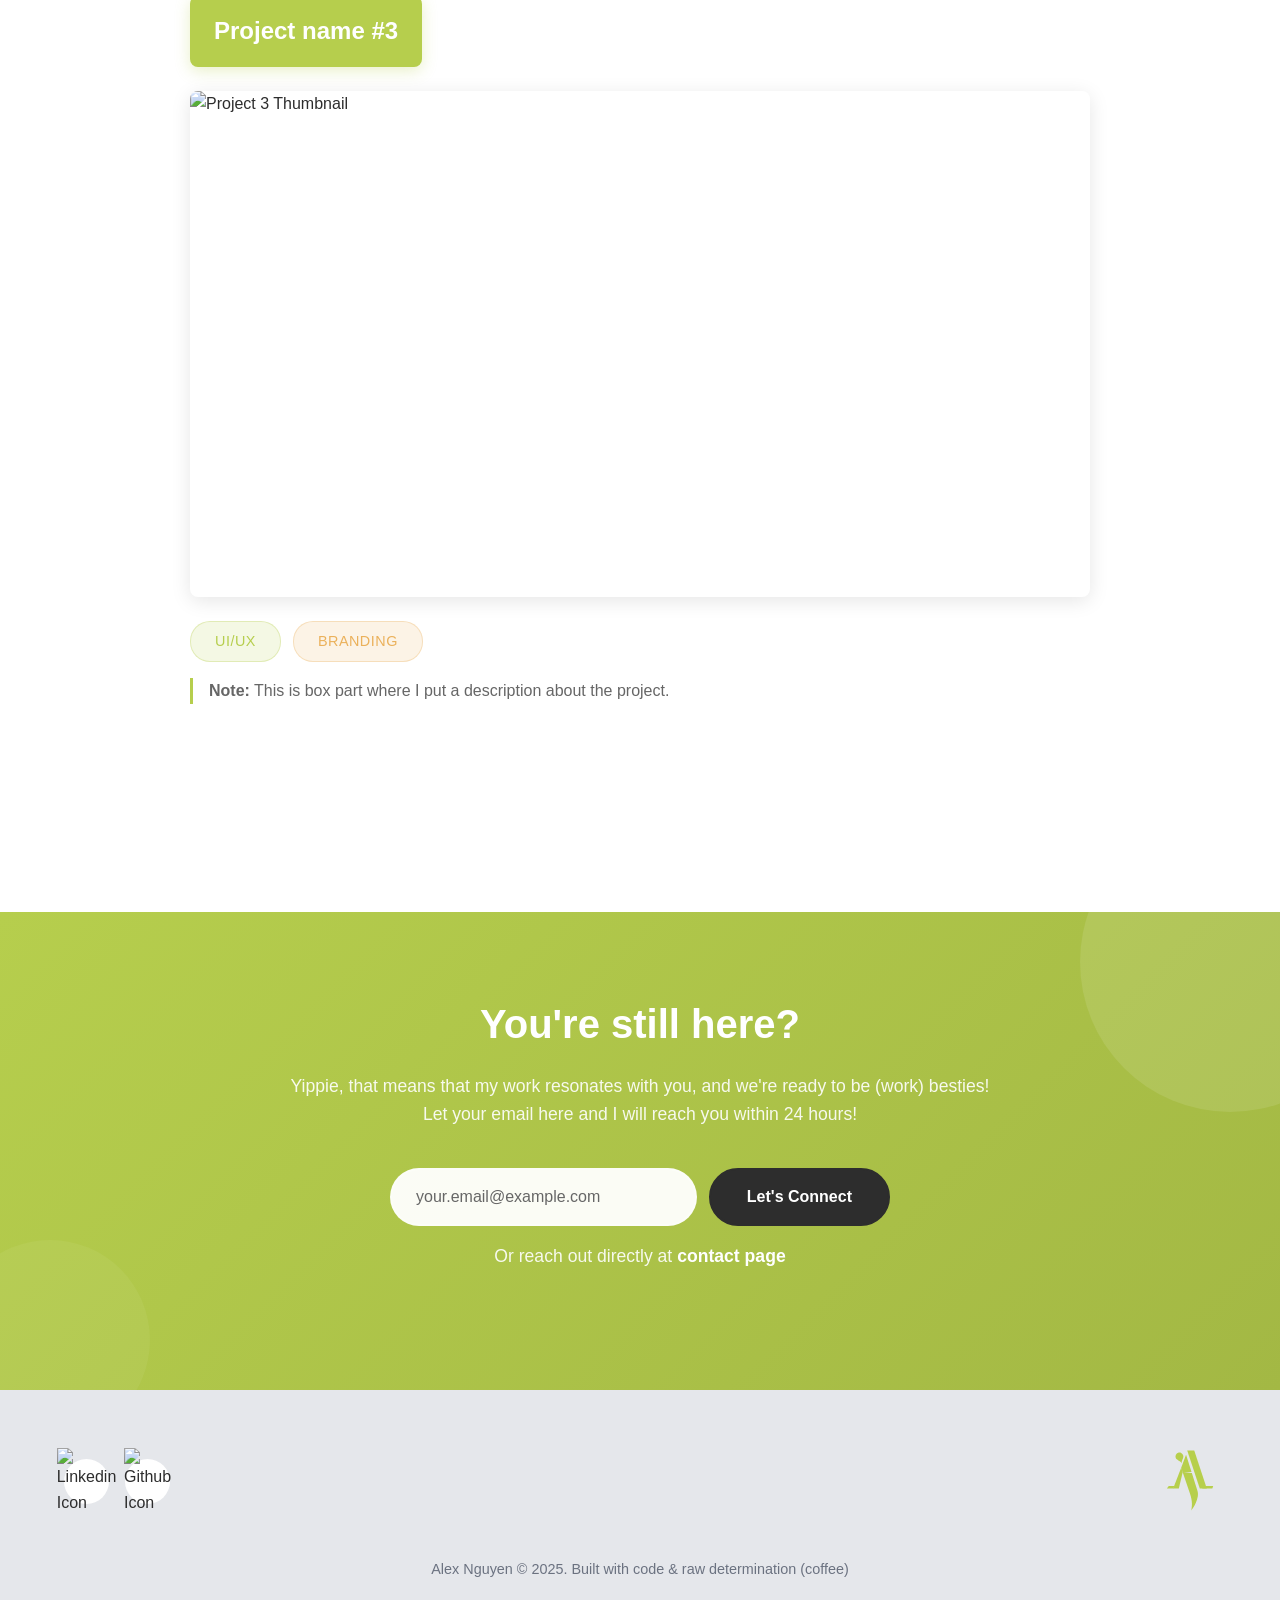
==== commit 00631933: "Update Footer Updated the links in footer for Github link" ====
--- a/index.html
+++ b/index.html
@@ -150,7 +150,7 @@
                 <a href="https://www.linkedin.com/in/anh-nguyen-53280b266/" target="_blank" class="social-icon" aria-label="LinkedIn">
                     <img src="https://cdn.jsdelivr.net/gh/devicons/devicon@latest/icons/linkedin/linkedin-original.svg" alt="Linkedin Icon"/>
                 </a>
-                <a href="https://github.com/yourusername" target="_blank" class="social-icon" aria-label="GitHub">
+                <a href="https://github.com/Alex4747-J" target="_blank" class="social-icon" aria-label="GitHub">
                     <img src="https://cdn.jsdelivr.net/gh/devicons/devicon@latest/icons/github/github-original.svg" alt="Github Icon">
                 </a>
             </div>
--- a/css/main.css
+++ b/css/main.css
@@ -1 +1 @@
-@font-face{font-family:"keraregular";src:url("../fonts/DVN-Kera-qwxhm3.ttf-") format("ttf");font-weight:normal;font-style:normal}body{font-family:helvetica,arial,sans-serif}h1,h2,h3{font-family:"keraregular",helvetica,arial}h2{font-size:36px;color:#ebb15b;margin-top:10px;margin-bottom:20px;letter-spacing:-2px}p{line-height:24px;margin-bottom:20px}#main-header{background-color:#fff;margin-bottom:20px}#main-header #logo-con{display:flex;justify-content:center;align-items:center}#main-header #logo{margin-top:20px;max-width:300px}#main-header #main-nav{margin-top:40px;background-color:#b6ce4d;border-radius:20px 0 20px 0}#main-header #main-nav ul{list-style:none;display:flex;justify-content:center;padding:0;margin:20px 0 20px 0}#main-header #main-nav ul li{margin:0 20px 0 20px}#main-header #main-nav a{color:#fff;text-decoration:none}#main-header #main-nav a:hover{color:#666}@media screen and (min-width: 768px){#main-header #main-nav ul{justify-content:flex-end}#main-header #logo-con{display:block}}.card{padding:40px;box-shadow:1px 1px 5px rgba(0,0,0,.3);transition:all .5s ease-in-out;margin-left:20px;margin-right:20px;margin-bottom:40px}.card:hover{transform:scale(1.05)}@media screen and (min-width: 768px){.card{margin:0 0 40px 0;padding:20px}}footer{background-color:#ebb15b;color:#fff;height:80px;padding:20px;text-align:center;border-radius:20px 0 20px 0}footer p{font-size:18px;margin:0;line-height:0}#about-us{margin-bottom:40px}/*# sourceMappingURL=main.css.map */+*{margin:0;padding:0;box-sizing:border-box}html{scroll-behavior:smooth}body{font-family:"Poppins",sans-serif;background-color:#fff;color:#2d2d2d;line-height:1.6;overflow-x:hidden}a{text-decoration:none;transition:all .3s ease}.hidden{display:none}h2{font-family:"Russo One",sans-serif;font-size:3.5rem;font-weight:600;margin-bottom:40px}h3{font-size:1.25rem;font-weight:600;margin-bottom:16px}p{font-size:1.1rem;color:#666;margin-bottom:24px}.highlight-green{color:#b6ce4d}.highlight-gold{color:#ebb15b}.intro-tag{display:inline-block;font-weight:600;color:#ebb15b;text-transform:uppercase;letter-spacing:1px;font-size:.9rem;margin-bottom:16px}.container{max-width:1200px;margin:0 auto;padding:0 24px}.full-width{width:100%;text-align:center;margin-top:10px;font-size:1.1rem}.btn{padding:16px 36px;border-radius:8px;font-weight:600;display:inline-block;cursor:pointer}.btn-primary{background-color:#b6ce4d;color:#fff;border:2px solid #b6ce4d}.btn-primary:hover{background-color:rgba(0,0,0,0);color:#b6ce4d;transform:translateY(-3px);box-shadow:0 10px 20px -10px rgba(182,206,77,.5)}.btn-secondary{background-color:rgba(0,0,0,0);color:#2d2d2d;border:2px solid #ebb15b}.btn-secondary:hover{background-color:#ebb15b;color:#fff;transform:translateY(-3px)}.btn-nav{padding:10px 24px;background-color:#b6ce4d;color:#fff !important;border-radius:50px;font-weight:600}.btn-nav:hover{background-color:#a3b844;box-shadow:0 4px 15px rgba(182,206,77,.3)}.btn-nav::after{display:none}.btn-view{padding:12px 24px;background:#fff;color:#2d2d2d;font-weight:600;border-radius:50px;transform:translateY(20px);transition:transform .3s ease}.cta-group{display:flex;gap:20px;margin-top:40px}.skill-card{background:#fff;padding:40px;border-radius:16px;box-shadow:0 4px 20px rgba(0,0,0,.04);border:1px solid rgba(0,0,0,.05);transition:transform,border-color .3s ease}.skill-card:hover{transform:translateY(-5px);border-color:#b6ce4d}.icon-box{width:60px;height:60px;border-radius:12px;display:flex;justify-content:center;align-items:center;margin-bottom:24px;font-weight:700;font-size:.8rem}.icon-green{background-color:rgba(182,206,77,.15);color:#b6ce4d}.icon-gold{background-color:rgba(235,177,91,.15);color:#ebb15b}.project-card{background:#fff;border-radius:16px;overflow:hidden;border:1px solid rgba(0,0,0,.05);transition:transform,box-shadow .3s ease}.project-card:hover{transform:translateY(-10px);box-shadow:0 20px 40px rgba(0,0,0,.08)}.project-card:hover .overlay{opacity:1}.project-card:hover .btn-view{transform:translateY(0)}.project-card:hover img{transform:scale(1.05)}.card-image-box{position:relative;height:250px;overflow:hidden}.card-image-box img{width:100%;height:100%;-o-object-fit:cover;object-fit:cover;transition:transform .3s ease}.overlay{position:absolute;top:0;left:0;width:100%;height:100%;background:rgba(0,0,0,.4);display:flex;justify-content:center;align-items:center;opacity:0;transition:opacity .3s ease;z-index:2}.card-content{padding:30px}.card-content h3{margin-bottom:12px;font-size:1.4rem}.card-content p{font-size:1rem;line-height:1.6;margin-bottom:25px}.tags{display:flex;gap:10px;margin-bottom:15px}.tag{font-size:.75rem;font-weight:700;padding:6px 14px;border-radius:50px;text-transform:uppercase;letter-spacing:.5px}.tag-green{background-color:rgba(182,206,77,.2);color:#8fa33a}.tag-gold{background-color:rgba(235,177,91,.2);color:#c9964a}.tag-outline{border:1px solid #e5e7eb;color:#666;background:rgba(0,0,0,0)}.footer{background:#e5e7eb;padding:3rem 0 2rem}.footer .footer-layout{display:flex;justify-content:space-between;align-items:center;margin-bottom:2rem}@media(max-width: 768px){.footer .footer-layout{flex-direction:column;gap:2rem}}.footer .footer-social{display:flex;gap:1rem}.footer .social-icon{width:45px;height:45px;border-radius:50%;background:#fff;display:flex;align-items:center;justify-content:center;color:#2d2d2d;transition:all .3s ease}.footer .social-icon svg{width:22px;height:22px}.footer .social-icon:hover{transform:translateY(-3px);box-shadow:0 5px 15px rgba(0,0,0,.15)}.footer .social-icon:nth-child(1):hover{background:#0077b5;color:#fff}.footer .social-icon:nth-child(2):hover{background:#333;color:#fff}.footer .social-icon:nth-child(3):hover{background:linear-gradient(45deg, #f09433, #e6683c, #dc2743, #cc2366, #bc1888);color:#fff}.footer .footer-logo a{display:inline-block}.footer .footer-logo img{height:80px;width:auto}.footer .copyright{text-align:center;color:#6b7280;font-size:.9rem;margin:0}.form-container{background:#fff;padding:50px;border-radius:20px;box-shadow:0 10px 40px rgba(0,0,0,.05);border:1px solid rgba(0,0,0,.03)}.form-group{margin-bottom:25px}.form-group label{display:block;font-size:.9rem;font-weight:600;color:#2d2d2d;margin-bottom:8px}input,textarea{width:100%;padding:16px;background-color:#f9fafb;border:2px solid rgba(0,0,0,0);border-radius:8px;font-family:"Poppins",sans-serif;font-size:1rem;color:#2d2d2d;transition:all .3s ease}input:focus,textarea:focus{outline:none;background-color:#fff;border-color:#ebb15b;box-shadow:0 4px 10px rgba(235,177,91,.15)}.skills-grid{display:grid;grid-template-columns:repeat(auto-fit, minmax(250px, 1fr));gap:40px}.projects-grid{display:grid;grid-template-columns:repeat(auto-fit, minmax(350px, 1fr));gap:40px;padding-bottom:80px}.hero-grid{display:grid;grid-template-columns:1.2fr .8fr;align-items:center;gap:60px}@media(max-width: 768px){.hero-grid{grid-template-columns:1fr;text-align:center;gap:40px}.projects-grid{grid-template-columns:1fr}}.navbar{-webkit-backdrop-filter:blur(10px);backdrop-filter:blur(10px);position:fixed;width:100%;top:0;z-index:1000;padding:20px 0;border-bottom:1px solid rgba(0,0,0,.05)}.nav-container{display:flex;justify-content:space-between;align-items:center}.logo img,.logo svg{height:80px;width:auto}.accent-dot{color:#b6ce4d}.nav-links{display:flex;list-style:none;align-items:center;gap:40px}.nav-links a{color:#2d2d2d;font-weight:500;font-size:.95rem;position:relative}.nav-links a::after{content:"";position:absolute;width:0;height:2px;bottom:-5px;left:0;background-color:#b6ce4d;transition:width .3s ease}.nav-links a:hover::after,.nav-links a.active::after{width:100%}.hamburger{display:none;cursor:pointer}.bar{display:block;width:25px;height:3px;margin:5px auto;background-color:#2d2d2d;transition:all .3s ease}@media(max-width: 768px){.hamburger{display:block;z-index:1001}.nav-links{position:fixed;left:-100%;top:0;gap:0;flex-direction:column;background-color:#fff;width:100%;height:100vh;justify-content:center;transition:left .3s ease}.nav-links.active{left:0}.nav-links li{margin:16px 0}.nav-links a{font-size:1.2rem}.hamburger.active .bar:nth-child(2){opacity:0}.hamburger.active .bar:nth-child(1){transform:translateY(8px) rotate(45deg)}.hamburger.active .bar:nth-child(3){transform:translateY(-8px) rotate(-45deg)}}.cta-form-section{background:linear-gradient(135deg, #B6CE4D 0%, #a3b844 100%);padding:80px 0;margin-top:80px;position:relative;overflow:hidden}.cta-form-section::before{content:"";position:absolute;width:300px;height:300px;background:hsla(0,0%,100%,.1);border-radius:50%;top:-100px;right:-100px}.cta-form-section::after{content:"";position:absolute;width:200px;height:200px;background:hsla(0,0%,100%,.05);border-radius:50%;bottom:-50px;left:-50px}.cta-content{position:relative;z-index:2;max-width:700px;margin:0 auto;text-align:center}.cta-form-section h2{color:#fff;font-size:2.5rem;margin-bottom:16px}.cta-form-section p{color:hsla(0,0%,100%,.9);font-size:1.1rem;margin-bottom:40px}.cta-form{display:flex;gap:12px;max-width:500px;margin:0 auto}.cta-form input{flex:1;padding:18px 24px;border:2px solid hsla(0,0%,100%,.3);border-radius:50px;background:hsla(0,0%,100%,.95);font-size:1rem;color:#2d2d2d;transition:all .3s ease}.cta-form input::-moz-placeholder{color:#666}.cta-form input::placeholder{color:#666}.cta-form input:focus{outline:none;background:#fff;border-color:#fff;box-shadow:0 8px 20px rgba(0,0,0,.15)}.cta-form .btn-cta{padding:18px 36px;background:#2d2d2d;color:#fff;border:2px solid #2d2d2d;border-radius:50px;font-weight:600;font-size:1rem;cursor:pointer;white-space:nowrap;transition:all .3s ease}.cta-form .btn-cta:hover{background:rgba(0,0,0,0);color:#2d2d2d;border-color:#2d2d2d;transform:translateY(-2px)}.cta-note{margin-top:16px;font-size:.85rem;color:hsla(0,0%,100%,.8)}@media(max-width: 768px){.cta-form-section h2{font-size:2rem}.cta-form{flex-direction:column;gap:15px}.cta-form .btn-cta{width:100%}}.scroll-to-top{position:fixed;bottom:30px;right:30px;width:50px;height:50px;background:#b6ce4d;border:none;border-radius:50%;cursor:pointer;display:flex;align-items:center;justify-content:center;box-shadow:0 4px 15px rgba(182,206,77,.3);z-index:999;opacity:0;visibility:hidden;transform:translateY(20px);transition:opacity,visibility,transform,background-color,box-shadow .3s ease}.scroll-to-top.show{opacity:1;visibility:visible;transform:translateY(0)}.scroll-to-top::before{content:"↑";font-size:24px;font-weight:700;color:#fff;line-height:1}.scroll-to-top:hover{background:#a3b844;box-shadow:0 6px 20px rgba(182,206,77,.4);transform:translateY(-3px)}.scroll-to-top:active{transform:translateY(-1px)}@media(max-width: 768px){.scroll-to-top{bottom:20px;right:20px;width:45px;height:45px}.scroll-to-top::before{font-size:20px}}:root{--plyr-color-main: #B6CE4D;--plyr-control-icon-size: 20px;--plyr-control-radius: 50px;--plyr-font-family: Poppins, sans-serif;--plyr-font-size-base: 16px;--plyr-font-weight-regular: 500}#player-container{max-width:1200px;margin:80px auto;padding:0 24px;position:relative}@media(max-width: 768px){#player-container{margin:40px auto}}.plyr{border-radius:16px;overflow:hidden;box-shadow:0 10px 40px rgba(0,0,0,.1);border:1px solid rgba(0,0,0,.05);transition:transform,box-shadow .3s ease}.plyr:hover{transform:translateY(-5px);box-shadow:0 20px 50px rgba(0,0,0,.15)}.plyr__video-wrapper{background:#2d2d2d}.plyr__video-wrapper::before{content:"";position:absolute;top:0;left:0;right:0;bottom:0;background:linear-gradient(135deg, rgba(182, 206, 77, 0.05) 0%, rgba(235, 177, 91, 0.05) 100%);pointer-events:none;opacity:0;transition:opacity .3s ease}.plyr:hover .plyr__video-wrapper::before{opacity:1}.plyr__controls{background:linear-gradient(to top, rgba(45, 45, 45, 0.95), rgba(45, 45, 45, 0.7));backdrop-filter:blur(10px);-webkit-backdrop-filter:blur(10px);padding:16px 24px;border-top:1px solid rgba(182,206,77,.2)}@media(max-width: 768px){.plyr__controls{padding:12px 16px}}.plyr__control{color:#fff;transition:all .3s ease}.plyr__control svg{width:20px;height:20px}@media(max-width: 768px){.plyr__control svg{width:18px;height:18px}}.plyr__control:hover,.plyr__control.plyr__tab-focus,.plyr__control[aria-expanded=true]{background:rgba(182,206,77,.15);color:#b6ce4d}.plyr__control:focus{outline:2px solid #b6ce4d;outline-offset:3px}.plyr__control:focus:not(:focus-visible){outline:none}.plyr__control[disabled]{opacity:.4;cursor:not-allowed}.plyr__progress{position:relative}.plyr__progress input[type=range]{color:#b6ce4d}.plyr__progress__buffer{background:hsla(0,0%,100%,.2)}.plyr__volume{color:#fff}.plyr__volume input[type=range]::-webkit-slider-runnable-track{background:hsla(0,0%,100%,.2)}.plyr__volume input[type=range]::-webkit-slider-thumb{background:#b6ce4d;box-shadow:0 2px 6px rgba(182,206,77,.3)}.plyr__volume input[type=range]::-moz-range-track{background:hsla(0,0%,100%,.2)}.plyr__volume input[type=range]::-moz-range-thumb{background:#b6ce4d;box-shadow:0 2px 6px rgba(182,206,77,.3)}.plyr__time{color:#fff;font-weight:500;font-size:.9rem;font-family:"Poppins",sans-serif}@media(max-width: 768px){.plyr__time{font-size:.8rem}}.plyr--loading .plyr__progress__buffer{background:linear-gradient(90deg, rgba(182, 206, 77, 0.3) 0%, rgba(182, 206, 77, 0.1) 50%, rgba(182, 206, 77, 0.3) 100%);background-size:200% 100%;animation:loading 1.5s ease-in-out infinite}@keyframes loading{0%{background-position:200% 0}100%{background-position:-200% 0}}.plyr--fullscreen-active .plyr__controls{background:linear-gradient(to top, rgba(45, 45, 45, 0.98), rgba(45, 45, 45, 0) 100%)}.plyr__poster{background-size:cover;background-position:center;border-radius:16px 16px 0 0}.plyr__tooltip{background:#2d2d2d;color:#fff;border-radius:6px;padding:6px 10px;font-size:.85rem;font-family:"Poppins",sans-serif;box-shadow:0 4px 12px rgba(0,0,0,.2)}.plyr__captions{font-family:"Poppins",sans-serif;font-size:1.1rem;text-shadow:0 2px 4px rgba(0,0,0,.8)}.plyr__caption{background:rgba(45,45,45,.9);border-radius:6px;padding:8px 12px}.about-hero{padding-top:140px;padding-bottom:80px;min-height:100vh;display:flex;align-items:center}.about-wrapper{display:grid;grid-template-columns:1fr 1.2fr;gap:80px;align-items:center}.image-area{position:relative;height:500px;display:flex;justify-content:center;align-items:center}.blob-shape{position:absolute;width:400px;height:400px;background-color:rgba(235,177,91,.2);border-radius:46% 54% 39% 61%/55% 36% 64% 45%;z-index:1;animation:morph 6s linear infinite}@keyframes morph{0%{border-radius:46% 54% 39% 61%/55% 36% 64% 45%}100%{border-radius:56% 44% 49% 51%/35% 46% 54% 65%}}.cutout-img{position:relative;z-index:2;max-height:100%;max-width:100%;-o-object-fit:contain;object-fit:contain;filter:drop-shadow(0 10px 20px rgba(0, 0, 0, 0.1));transition:transform .3s ease}.cutout-img:hover{transform:scale(1.02) translateY(-5px)}.text-area h1{font-size:2.5rem;margin-bottom:25px}.text-area p{font-size:1.05rem;margin-bottom:20px;color:#666}.toolkit{margin:30px 0;padding:20px;background:#f9fafb;border-radius:12px;border-left:4px solid #b6ce4d}.toolkit h5{font-size:.9rem;text-transform:uppercase;color:#2d2d2d;margin-bottom:15px;letter-spacing:1px}.toolkit-grid{display:flex;flex-wrap:wrap;gap:15px}.toolkit-grid span{font-size:.9rem;font-weight:600;color:#2d2d2d;background:#fff;padding:8px 12px;border-radius:6px;box-shadow:0 2px 5px rgba(0,0,0,.05)}@media(max-width: 900px){.about-wrapper{grid-template-columns:1fr;text-align:center;gap:40px}.image-area{height:350px;order:-1}.blob-shape{width:300px;height:300px}.cta-group{justify-content:center}.toolkit{text-align:left}.toolkit-grid{justify-content:center}}.skills-section{padding:4rem 0;background:#f9fafb}.skills-section .skills-category{margin-bottom:3rem}.skills-section .skills-category:last-child{margin-bottom:0}.skills-section .category-title{font-size:1.3rem;font-weight:600;color:#2d2d2d;margin-bottom:1.5rem;padding-left:1rem;border-left:3px solid #b6ce4d}.skills-section .skills-grid{display:grid;grid-template-columns:repeat(5, 1fr);gap:1.5rem;max-width:800px;margin:0 auto}@media(max-width: 768px){.skills-section .skills-grid{grid-template-columns:repeat(3, 1fr);gap:1rem}}.skills-section .skill-item{display:flex;flex-direction:column;align-items:center;gap:.75rem;padding:1.5rem 1rem;background:#fff;border-radius:8px;box-shadow:0 2px 10px rgba(0,0,0,.05);transition:all .3s ease}.skills-section .skill-item:hover{transform:translateY(-5px);box-shadow:0 8px 25px rgba(0,0,0,.1)}.skills-section .skill-item .skill-icon{width:50px;height:50px;display:flex;align-items:center;justify-content:center}.skills-section .skill-item .skill-icon img{width:100%;height:100%;-o-object-fit:contain;object-fit:contain}.skills-section .skill-item span{font-size:.9rem;font-weight:500;color:#2d2d2d;text-align:center}.qualifications-section{padding:4rem 0}.qualifications-section .qualifications-wrapper{display:grid;grid-template-columns:1fr 1fr;gap:3rem;max-width:900px;margin:0 auto}@media(max-width: 768px){.qualifications-section .qualifications-wrapper{grid-template-columns:1fr;gap:2rem}}.qualifications-section .qualification-column{padding:2rem;background:#f9fafb;border-radius:8px}.qualifications-section .column-title{display:flex;align-items:center;gap:.75rem;font-size:1.3rem;font-weight:600;color:#2d2d2d;margin-bottom:2rem}.qualifications-section .column-title .column-icon{font-size:1.5rem}.qualifications-section .timeline{position:relative;padding-left:2rem}.qualifications-section .timeline::before{content:"";position:absolute;left:0;top:0;bottom:0;width:2px;background:linear-gradient(to bottom, #B6CE4D, #ebb15b);border-radius:2px}.qualifications-section .timeline-item{position:relative;margin-bottom:2rem}.qualifications-section .timeline-item:last-child{margin-bottom:0}.qualifications-section .timeline-dot{position:absolute;left:-2rem;top:.25rem;width:12px;height:12px;background:#b6ce4d;border-radius:50%;border:2px solid #fff;box-shadow:0 0 0 3px rgba(182,206,77,.2);transform:translateX(-5px)}.qualifications-section .timeline-content h4{font-size:1.1rem;font-weight:600;color:#2d2d2d;margin-bottom:.25rem}.qualifications-section .timeline-content .timeline-place{font-size:.95rem;color:#666;margin-bottom:.25rem}.qualifications-section .timeline-content .timeline-date{font-size:.85rem;color:#b6ce4d;font-weight:500}.qualifications-section .timeline-item:nth-child(even) .timeline-dot{background:#ebb15b;box-shadow:0 0 0 3px rgba(235,177,91,.2)}.contact-section{padding-top:140px;padding-bottom:80px;min-height:100vh}.contact-header{text-align:center;max-width:700px;margin:0 auto 3rem}.contact-header .intro-tag{display:inline-block;margin-bottom:1rem}.contact-header h2{font-size:2.5rem;margin-bottom:1.5rem}@media(max-width: 768px){.contact-header h2{font-size:2rem}}.contact-header p{color:#666;line-height:1.7;margin-bottom:1rem}.contact-header p:last-child{margin-bottom:0}.contact-icons{display:flex;justify-content:center;gap:3rem;margin-bottom:3rem;flex-wrap:wrap}@media(max-width: 768px){.contact-icons{flex-direction:column;align-items:center;gap:1.5rem}}.contact-icon-item{display:flex;flex-direction:column;align-items:center;gap:.75rem;text-decoration:none;transition:transform .3s ease}.contact-icon-item:hover{transform:translateY(-5px)}.contact-icon-item:hover .icon-circle{background:#b6ce4d;color:#fff;box-shadow:0 8px 25px rgba(182,206,77,.3)}.contact-icon-item .icon-circle{width:60px;height:60px;border-radius:50%;background:rgba(182,206,77,.1);display:flex;align-items:center;justify-content:center;transition:all .3s ease;color:#b6ce4d}.contact-icon-item .icon-circle svg{width:24px;height:24px}.contact-icon-item span{font-size:.95rem;color:#2d2d2d;font-weight:500;text-align:center}.contact-icon-item:nth-child(2) .icon-circle{background:rgba(235,177,91,.1);color:#ebb15b}.contact-icon-item:nth-child(2):hover .icon-circle{background:#ebb15b;color:#fff;box-shadow:0 8px 25px rgba(235,177,91,.3)}.contact-icon-item:nth-child(3) .icon-circle{background:rgba(0,119,181,.1);color:#0077b5}.contact-icon-item:nth-child(3):hover .icon-circle{background:#0077b5;color:#fff;box-shadow:0 8px 25px rgba(0,119,181,.3)}.form-container{max-width:650px;margin:0 auto;background:#f9fafb;padding:2.5rem;border-radius:8px;box-shadow:0 4px 20px rgba(0,0,0,.05)}@media(max-width: 768px){.form-container{padding:1.5rem}}.contact-form .form-row{display:grid;grid-template-columns:1fr 1fr;gap:1.5rem;margin-bottom:1.5rem}@media(max-width: 768px){.contact-form .form-row{grid-template-columns:1fr;gap:1rem;margin-bottom:1rem}}.contact-form .form-group{margin-bottom:1.5rem}@media(max-width: 768px){.contact-form .form-group{margin-bottom:1rem}}.contact-form .form-group:last-of-type{margin-bottom:1.5rem}.contact-form label{display:block;font-weight:600;margin-bottom:.5rem;color:#2d2d2d;font-size:.95rem}.contact-form input,.contact-form textarea{width:100%;padding:1rem 1.25rem;border:2px solid #e5e7eb;border-radius:8px;font-size:1rem;font-family:"Poppins",sans-serif;transition:border-color .3s ease,box-shadow .3s ease;background:#fff}.contact-form input::-moz-placeholder, .contact-form textarea::-moz-placeholder{color:#9ca3af}.contact-form input::placeholder,.contact-form textarea::placeholder{color:#9ca3af}.contact-form input:focus,.contact-form textarea:focus{outline:none;border-color:#b6ce4d;box-shadow:0 0 0 3px rgba(182,206,77,.1)}.contact-form textarea{resize:vertical;min-height:150px}.contact-form .btn{width:100%;padding:1rem 2rem;font-size:1rem;font-weight:600}@media(max-width: 900px){.contact-header h2{font-size:2rem}.contact-icons{gap:2rem}}@media(max-width: 768px){.contact-section{padding-top:120px}.contact-header{margin-bottom:2rem}.contact-icons{margin-bottom:2rem}}.hero-section{padding-top:160px;padding-bottom:100px;min-height:90vh;display:flex;flex-direction:column;justify-content:center;position:relative}.hero-visual{position:relative;height:400px;display:flex;justify-content:center;align-items:center}.abstract-shape{position:absolute;border-radius:30% 70% 70% 30%/30% 30% 70% 70%;mix-blend-mode:multiply;filter:blur(40px);opacity:.6;animation:float 8s ease-in-out infinite}.shape-green{width:300px;height:300px;background-color:#b6ce4d;left:0;top:20px}.shape-gold{width:250px;height:250px;background-color:#ebb15b;right:0;bottom:20px;animation-delay:-4s}@keyframes float{0%,100%{transform:translateY(0) rotate(0deg)}50%{transform:translateY(-20px) rotate(10deg)}}.scroll-indicator{position:absolute;bottom:30px;left:50%;transform:translateX(-50%);display:flex;flex-direction:column;align-items:center;color:#666;font-size:.8rem}.mouse{width:24px;height:40px;border:2px solid #666;border-radius:20px;margin-top:10px;position:relative}.mouse::before{content:"";position:absolute;top:8px;left:50%;transform:translateX(-50%);width:4px;height:4px;background-color:#666;border-radius:50%;animation:scrollMouse 2s infinite}@keyframes scrollMouse{0%{top:8px;opacity:1}100%{top:20px;opacity:0}}@media(max-width: 768px){h1{font-size:2.5rem}.hero-visual{height:300px}.cta-group{justify-content:center}.scroll-indicator{display:none}}.page-header{padding-top:160px;padding-bottom:60px;text-align:center}.header-desc{max-width:600px;margin:0 auto;font-size:1.1rem;color:#666}.text-link{font-weight:600;color:#b6ce4d;position:relative}.text-link:hover{color:#ebb15b}.section-title{font-size:2rem;font-weight:600;text-align:center;margin-bottom:1rem;position:relative;display:inline-block;left:50%;transform:translateX(-50%)}.section-title::after{content:"";position:absolute;bottom:-10px;left:0;right:0;height:3px;background:#b6ce4d;border-radius:2px}.section-subtitle{text-align:center;color:#666;font-size:1.1rem;margin-bottom:3rem}.work-section{padding:4rem 0}.work-section .section-title{margin-bottom:3rem}.work-section .project-showcase{margin-bottom:4rem;max-width:900px;margin-left:auto;margin-right:auto}.work-section .project-name{font-size:1.5rem;font-weight:600;background:#b6ce4d;color:#fff;padding:1rem 1.5rem;border-radius:8px;margin-bottom:1.5rem;display:inline-block;box-shadow:0 4px 15px rgba(182,206,77,.3)}.work-section .project-image{border-radius:8px;overflow:hidden;margin-bottom:1.5rem;box-shadow:0 4px 20px rgba(0,0,0,.1);transition:transform .3s ease,box-shadow .3s ease}.work-section .project-image:hover{transform:translateY(-5px);box-shadow:0 10px 40px rgba(0,0,0,.15)}.work-section .project-image img{width:100%;height:auto;display:block;aspect-ratio:16/9;-o-object-fit:cover;object-fit:cover}.work-section .project-tags{display:flex;gap:.75rem;margin-bottom:1rem;flex-wrap:wrap}.work-section .tag{padding:.5rem 1.5rem;border-radius:20px;font-size:.9rem;font-weight:500;transition:all .3s ease;background:rgba(182,206,77,.15);color:#b6ce4d;border:1px solid rgba(182,206,77,.3)}.work-section .tag:hover{background:#b6ce4d;color:#fff;transform:translateY(-2px)}.work-section .tag:nth-child(even){background:rgba(235,177,91,.15);color:#ebb15b;border:1px solid rgba(235,177,91,.3)}.work-section .tag:nth-child(even):hover{background:#ebb15b;color:#fff}.work-section .project-description{font-size:1rem;line-height:1.6;color:#666;padding-left:1rem;border-left:3px solid #b6ce4d}.project-intro{padding-top:120px;text-align:center}.project-intro h2{font-size:3rem;font-weight:700;margin-bottom:1.5rem;color:#2d2d2d}@media(max-width: 768px){.project-intro h2{font-size:2.2rem}}.project-intro .project-description{max-width:800px;margin:0 auto 2rem;font-size:1.1rem;line-height:1.8;color:#666}.project-intro .project-tags{display:flex;justify-content:center;gap:1rem;flex-wrap:wrap}.project-gallery{padding:4rem 0}.project-gallery .gallery-grid{display:grid;grid-template-columns:repeat(2, 1fr);gap:1.5rem;margin-bottom:2rem}@media(max-width: 768px){.project-gallery .gallery-grid{grid-template-columns:1fr}}.project-gallery .gallery-item{border-radius:8px;overflow:hidden;box-shadow:0 4px 15px rgba(0,0,0,.1);transition:transform .3s ease,box-shadow .3s ease}.project-gallery .gallery-item:hover{transform:translateY(-5px);box-shadow:0 10px 30px rgba(0,0,0,.15)}.project-gallery .gallery-item img{width:100%;height:100%;-o-object-fit:cover;object-fit:cover;display:block}.project-gallery .gallery-featured{position:relative;margin-top:2rem;border-radius:8px;overflow:hidden}.project-gallery .gallery-featured img{width:100%;display:block}.project-gallery .gallery-featured .featured-text{position:absolute;top:50%;left:50%;transform:translate(-50%, -50%);text-align:center;color:#fff;text-shadow:0 2px 20px rgba(0,0,0,.5)}.project-gallery .gallery-featured .featured-text span{display:block;font-size:3rem;font-weight:700;line-height:1.2}@media(max-width: 768px){.project-gallery .gallery-featured .featured-text span{font-size:2rem}}.project-case-study{padding:4rem 0}.project-case-study .case-study-content{max-width:800px;margin:0 auto 3rem}.project-case-study .case-study-item{margin-bottom:2.5rem;padding-bottom:2.5rem;border-bottom:1px solid #e5e7eb}.project-case-study .case-study-item:last-of-type{border-bottom:none}.project-case-study .case-study-item h4{font-size:1.4rem;font-weight:600;color:#2d2d2d;margin-bottom:1rem;position:relative;padding-left:1rem}.project-case-study .case-study-item h4::before{content:"";position:absolute;left:0;top:0;bottom:0;width:3px;background:#b6ce4d;border-radius:2px}.project-case-study .case-study-item p{color:#666;line-height:1.8}.project-case-study .case-study-duration{background:#f9fafb;padding:2rem;border-radius:8px;text-align:center;max-width:400px;margin:0 auto 3rem}.project-case-study .case-study-duration .duration-label{display:block;font-size:.9rem;text-transform:uppercase;letter-spacing:2px;color:#666;margin-bottom:.5rem}.project-case-study .case-study-duration .duration-value{display:block;font-size:2.5rem;font-weight:700;color:#b6ce4d;margin-bottom:1rem}.project-case-study .case-study-duration p{color:#666;font-size:.95rem}.project-case-study .tools-section{text-align:center;padding-top:2rem;border-top:1px solid #e5e7eb}.project-case-study .tools-section h4{font-size:1.5rem;font-weight:600;margin-bottom:.5rem;color:#2d2d2d}.project-case-study .tools-section .tools-subtitle{color:#666;margin-bottom:2rem}.project-case-study .tools-grid{display:flex;justify-content:center;gap:2rem;flex-wrap:wrap}.project-case-study .tool-item{display:flex;flex-direction:column;align-items:center;gap:.75rem;padding:1.5rem;background:#f9fafb;border-radius:8px;min-width:100px;transition:transform .3s ease,box-shadow .3s ease}.project-case-study .tool-item:hover{transform:translateY(-5px);box-shadow:0 8px 25px rgba(0,0,0,.1)}.project-case-study .tool-item img{width:50px;height:50px;-o-object-fit:contain;object-fit:contain}.project-case-study .tool-item span{font-size:.9rem;font-weight:500;color:#2d2d2d}.message-page{min-height:100vh;display:flex;align-items:center;justify-content:center;padding:140px 0 80px}.message-content{text-align:center;max-width:600px;margin:0 auto;padding:3rem;background:#fff;border-radius:16px;box-shadow:0 10px 40px rgba(0,0,0,.1)}@media(max-width: 768px){.message-content{padding:2rem 1.5rem;margin:0 1rem}}.message-icon{width:120px;height:120px;border-radius:50%;display:flex;align-items:center;justify-content:center;margin:0 auto 2rem}.message-icon svg{width:60px;height:60px}.success-icon{background:rgba(182,206,77,.1);color:#b6ce4d}.error-icon{background:rgba(239,68,68,.1);color:#ef4444}.message-content h2{font-size:2.5rem;font-weight:700;color:#2d2d2d;margin-bottom:1rem}@media(max-width: 768px){.message-content h2{font-size:2rem}}.message-main{font-size:1.25rem;color:#2d2d2d;font-weight:500;margin-bottom:1rem}.message-sub{font-size:1rem;color:#666;line-height:1.7;margin-bottom:2rem}.message-actions{display:flex;gap:1rem;justify-content:center;flex-wrap:wrap;margin-bottom:2rem}.message-actions .btn{min-width:160px}.message-social{padding-top:1.5rem;border-top:1px solid #e5e7eb}.message-social p{font-size:.9rem;color:#666;margin-bottom:1rem}.social-icons{display:flex;gap:1rem;justify-content:center}.social-link{width:50px;height:50px;border-radius:50%;background:#f9fafb;display:flex;align-items:center;justify-content:center;color:#2d2d2d;transition:all .3s ease}.social-link:hover{background:#b6ce4d;color:#fff;transform:translateY(-3px)}.social-link svg{width:22px;height:22px}.message-alternative{padding-top:1.5rem;border-top:1px solid #e5e7eb}.message-alternative p{font-size:.9rem;color:#666;margin-bottom:1rem}.alt-contact-items{display:flex;flex-direction:column;gap:.75rem;align-items:center}.alt-contact-item{display:inline-flex;align-items:center;gap:.5rem;padding:.75rem 1.25rem;background:#f9fafb;border-radius:30px;color:#2d2d2d;text-decoration:none;font-size:.95rem;transition:all .3s ease}.alt-contact-item:hover{background:#b6ce4d;color:#fff;transform:translateY(-2px)}.alt-contact-item svg{flex-shrink:0}.success-page{background:linear-gradient(135deg, rgba(182, 206, 77, 0.05), rgba(235, 177, 91, 0.05))}.error-page{background:linear-gradient(135deg, rgba(239, 68, 68, 0.03), rgba(235, 177, 91, 0.03))}/*# sourceMappingURL=main.css.map */
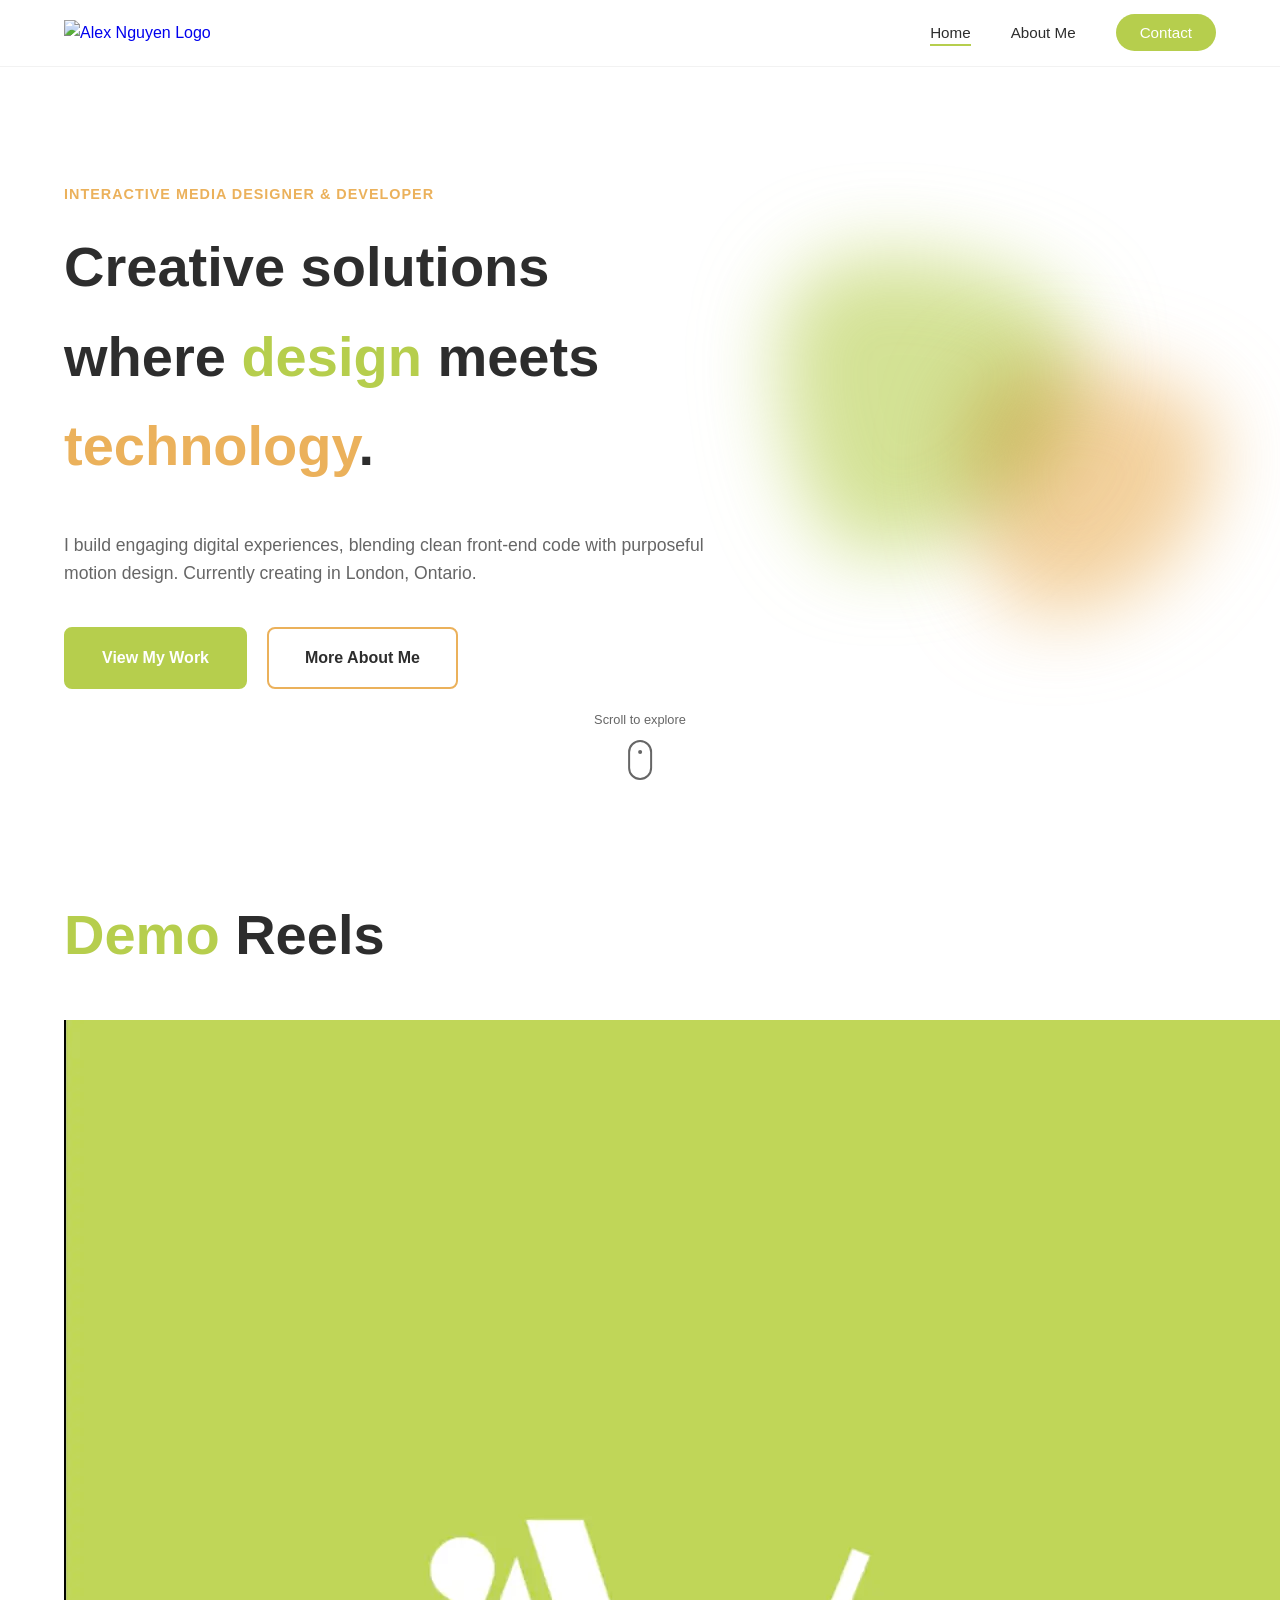
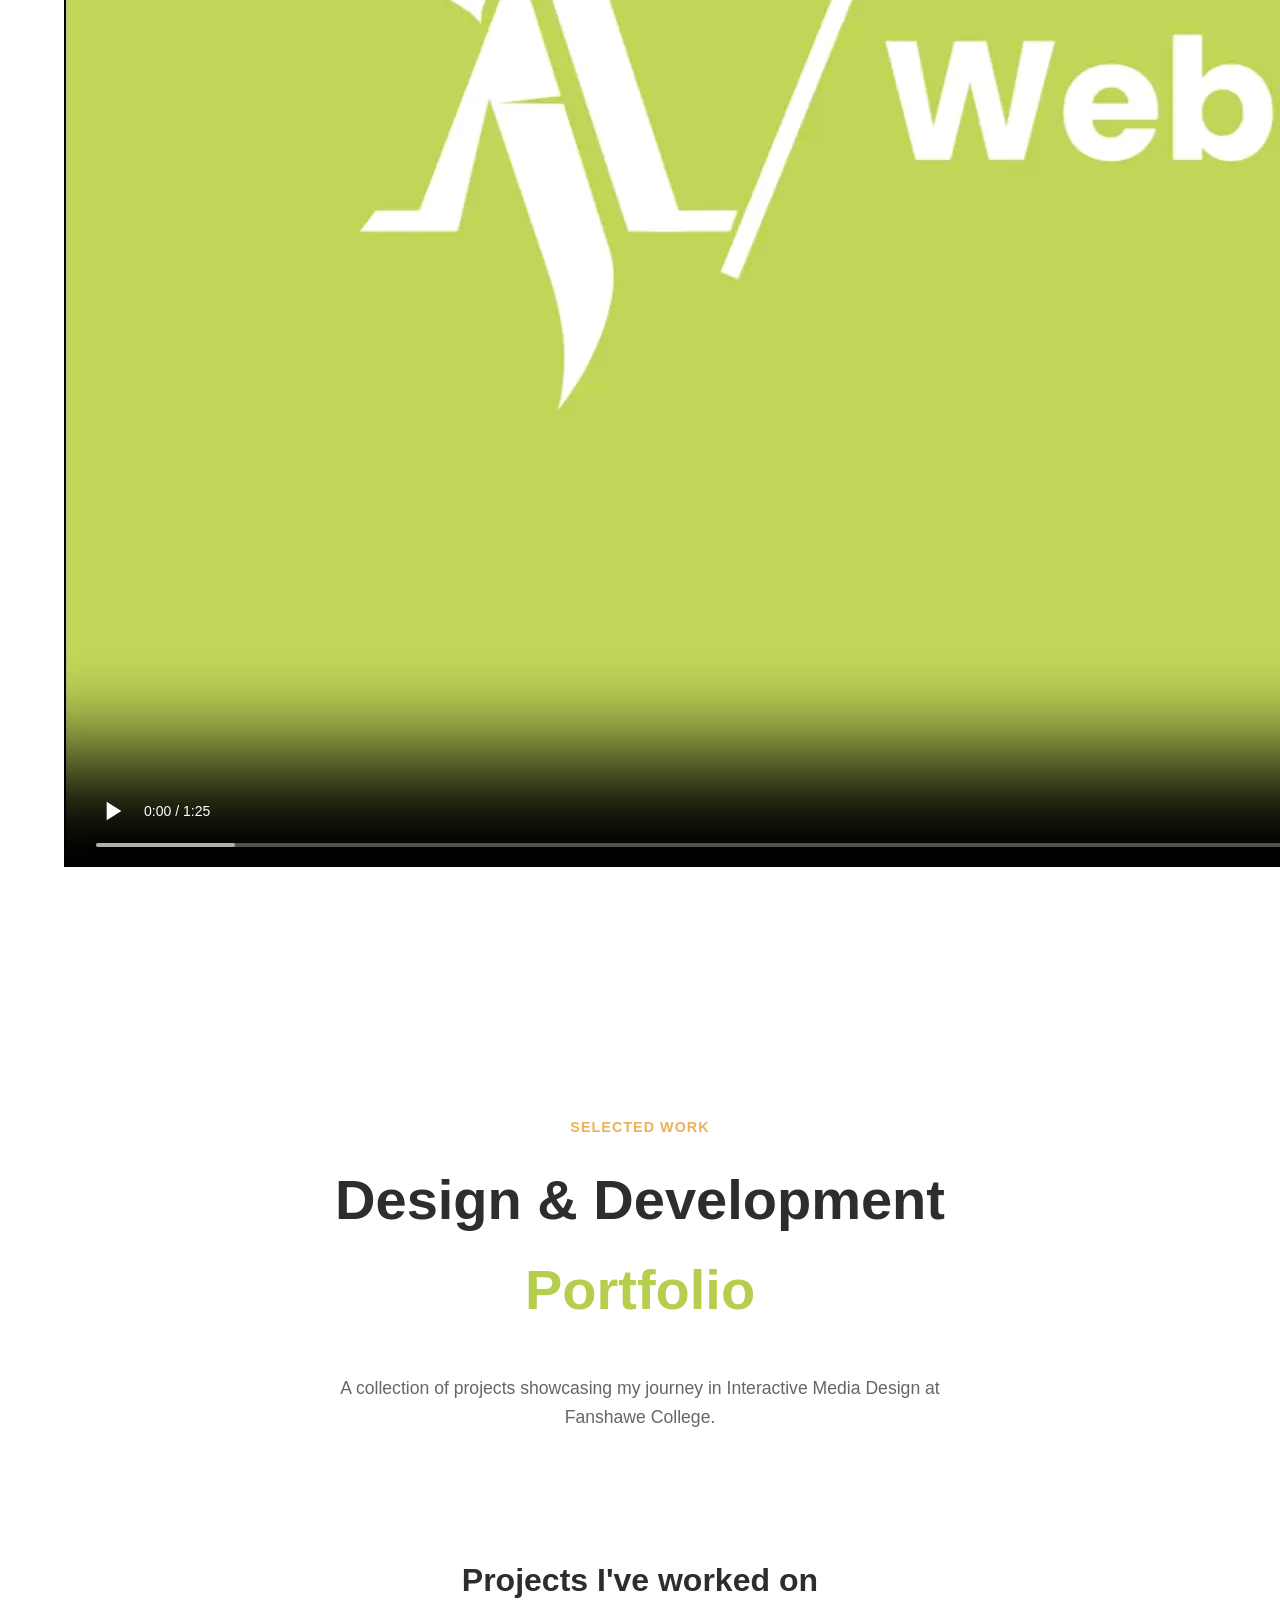
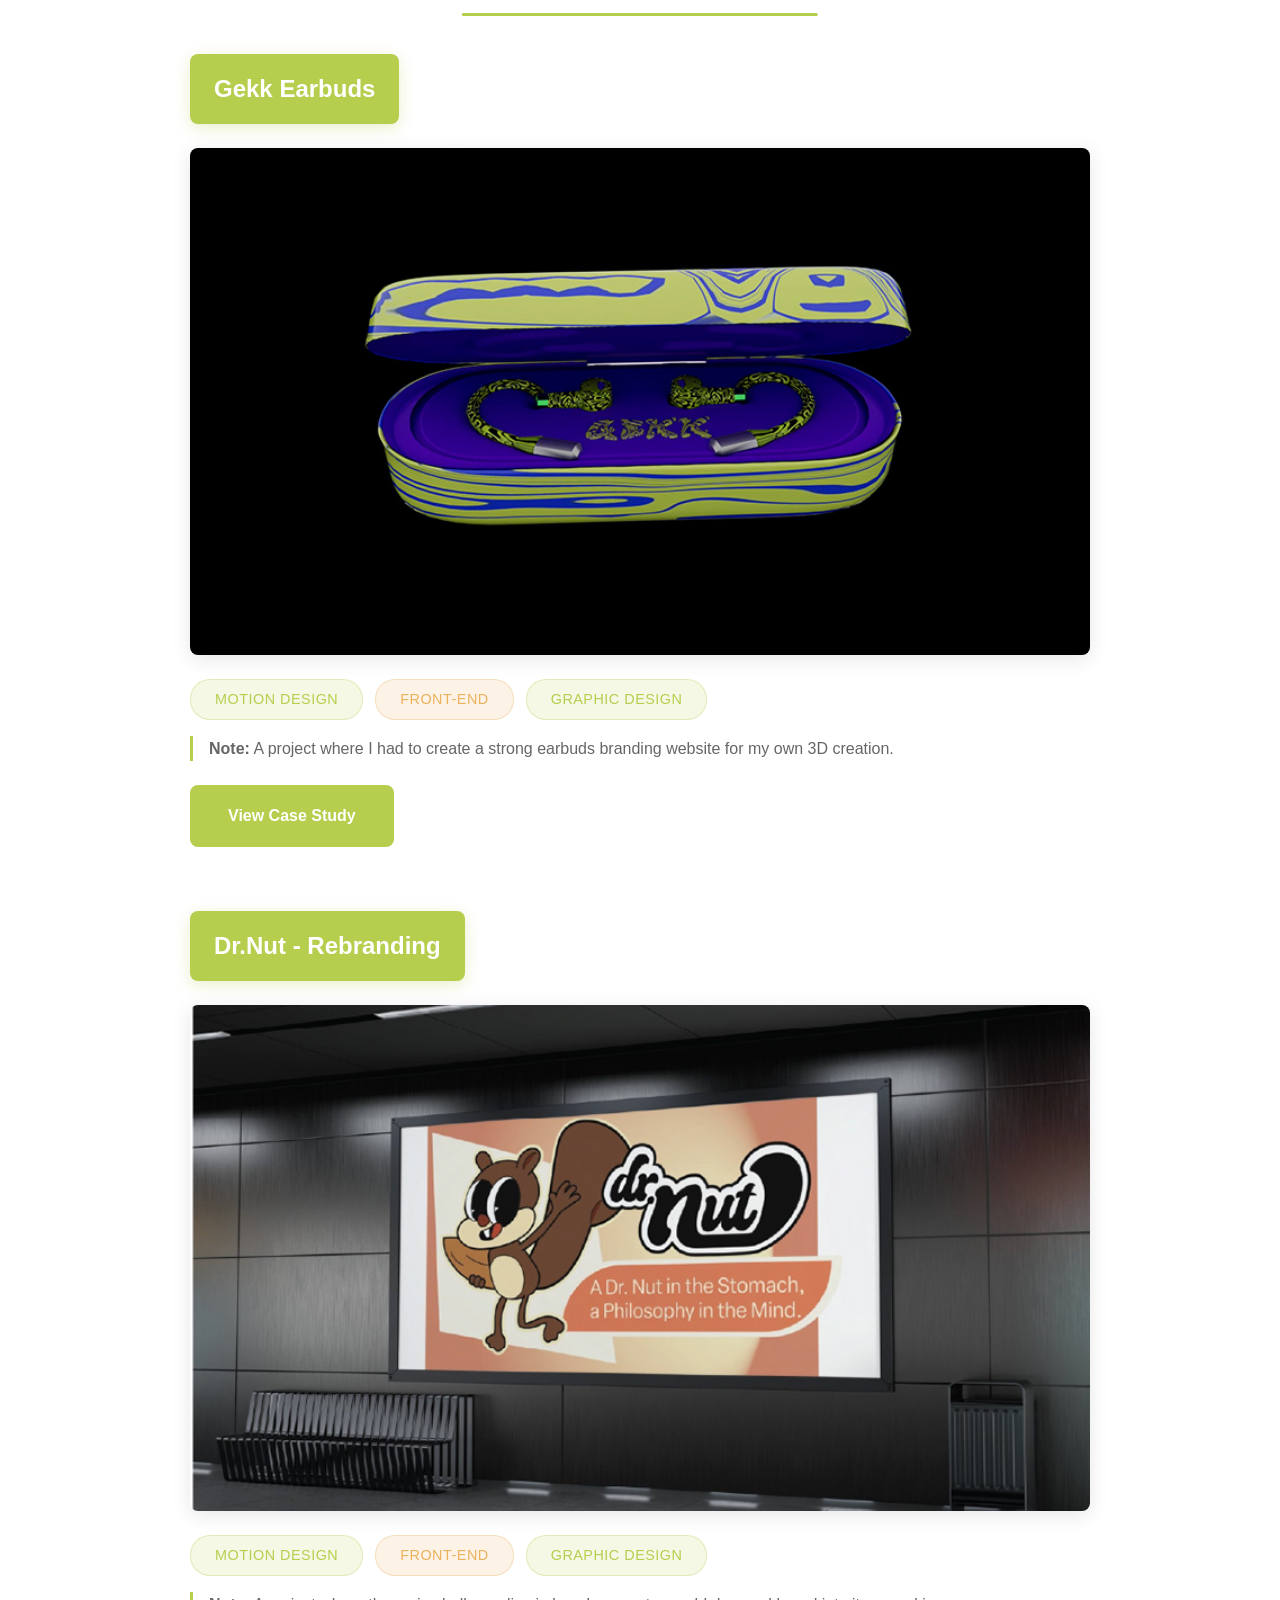
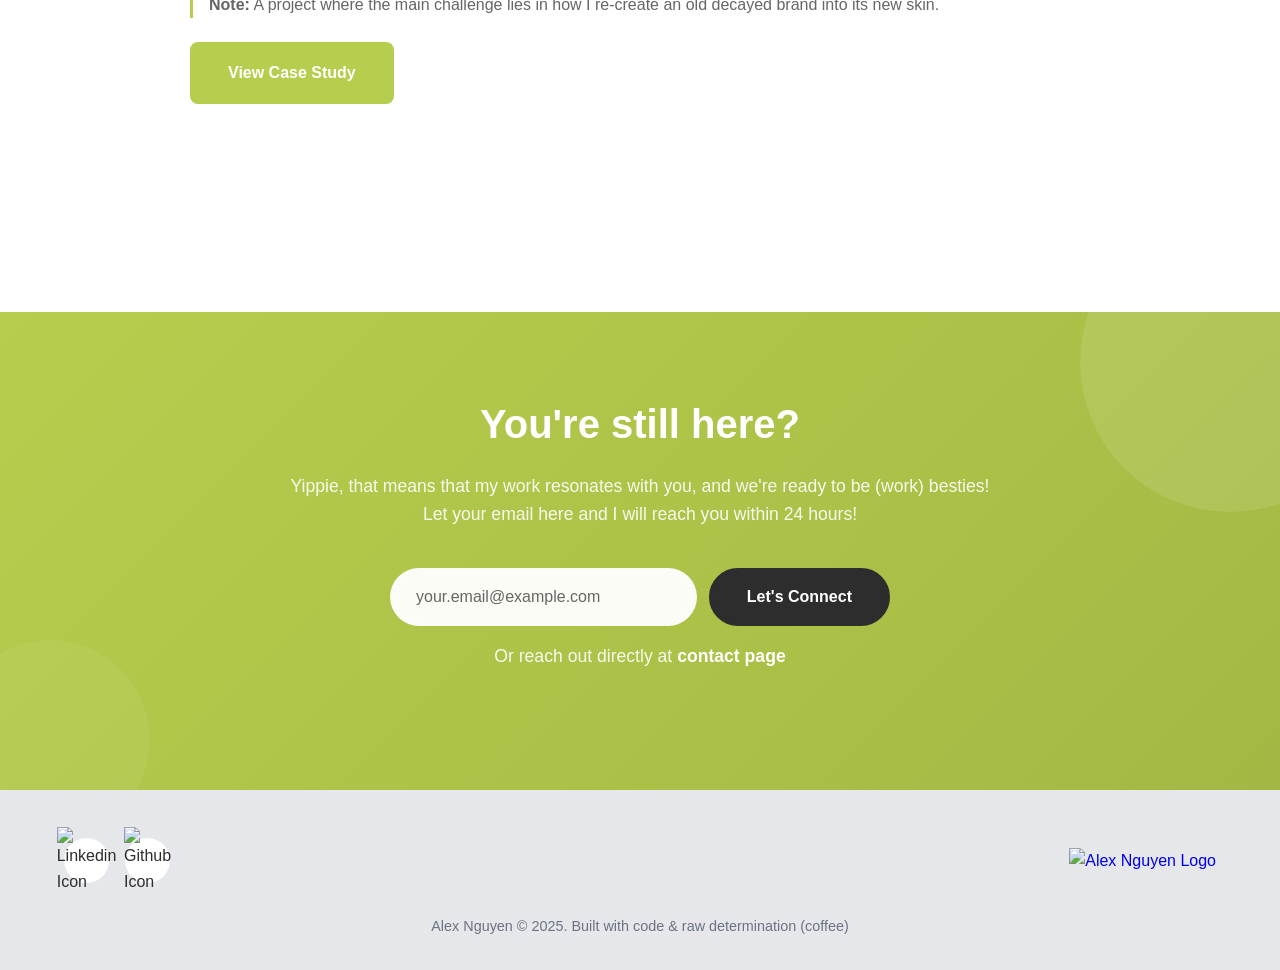
==== commit e47a3d77: "Update HTML files I updated all of the finalized versions of the HTML files including the index and " ====
--- a/index.html
+++ b/index.html
@@ -57,8 +57,7 @@
     <main>
     <section id="player-container">
         <h2><span class="highlight-green">Demo</span> Reels</h2>
-        <video controls preload="metadata" poster="images/DemoReels_Poster.png">
-            <source src="video/DemoReels.mp4" type="video/mp4">
+        <video controls preload="metadata" poster="images/DemoReels_Poster.webp">
             <source src="video/DemoReels.webm" type="video/webm">
             <p>You are using an older browser that does not support HTML5 Video. Please update your browser.</p>
         </video>
@@ -82,7 +81,13 @@
             <div class="project-showcase animate-fade-up">
                 <h3 class="project-name">Gekk Earbuds</h3>
                 <div class="project-image">
-                    <img src="https://placehold.co/800x450/B6CE4D/ffffff?text=Project+1+Thumbnail" alt="Earbuds Thumbnail">
+                    <img src="images/earbuds/gekk_thumbnail_L.jpg"
+                         srcset="images/earbuds/gekk_thumbnail_S.jpg 200w,
+                                 images/earbuds/gekk_thumbnail_M.jpg 400w,
+                                 images/earbuds/gekk_thumbnail_L.jpg 800w"
+                         sizes="(max-width: 768px) 100vw, (max-width: 900px) 50vw, 550px"
+                         alt="Gekk Earbuds Project Thumbnail"
+                         loading="lazy">
                 </div>
                 <div class="project-tags">
                     <span class="tag">Motion Design</span>
@@ -92,13 +97,20 @@
                 <p class="project-description">
                     <strong>Note:</strong> A project where I had to create a strong earbuds branding website for my own 3D creation.
                 </p>
+                <a href="case_study_earbuds.html" class="btn btn-primary">View Case Study</a>
             </div>
 
             <!-- Project 2 -->
             <div class="project-showcase animate-fade-up">
                 <h3 class="project-name">Dr.Nut - Rebranding</h3>
                 <div class="project-image">
-                    <img src="https://placehold.co/800x450/ebb15b/ffffff?text=Project+2+Thumbnail" alt="Dr.Nut Thumbnail">
+                    <img src="images/drnut/drnut_thumbnail_L.jpg"
+                         srcset="images/drnut/drnut_thumbnail_S.jpg 200w,
+                                 images/drnut/drnut_thumbnail_M.jpg 400w,
+                                 images/drnut/drnut_thumbnail_L.jpg 800w"
+                         sizes="(max-width: 768px) 100vw, (max-width: 900px) 50vw, 550px"
+                         alt="Dr.Nut Rebranding Project Thumbnail"
+                         loading="lazy">
                 </div>
                 <div class="project-tags">
                     <span class="tag">Motion Design</span>
@@ -108,23 +120,8 @@
                 <p class="project-description">
                     <strong>Note:</strong> A project where the main challenge lies in how I re-create an old decayed brand into its new skin.
                 </p>
+                <a href="case_study_drnut.html" class="btn btn-primary">View Case Study</a>
             </div>
-
-            <!-- Project 3 -->
-            <div class="project-showcase animate-fade-up">
-                <h3 class="project-name">Project name #3</h3>
-                <div class="project-image">
-                    <img src="https://placehold.co/800x450/2D2D2D/ffffff?text=Project+3+Thumbnail" alt="Project 3 Thumbnail">
-                </div>
-                <div class="project-tags">
-                    <span class="tag">UI/UX</span>
-                    <span class="tag">Branding</span>
-                </div>
-                <p class="project-description">
-                    <strong>Note:</strong> This is box part where I put a description about the project.
-                </p>
-            </div>
-
         </div>
     </section>
     
